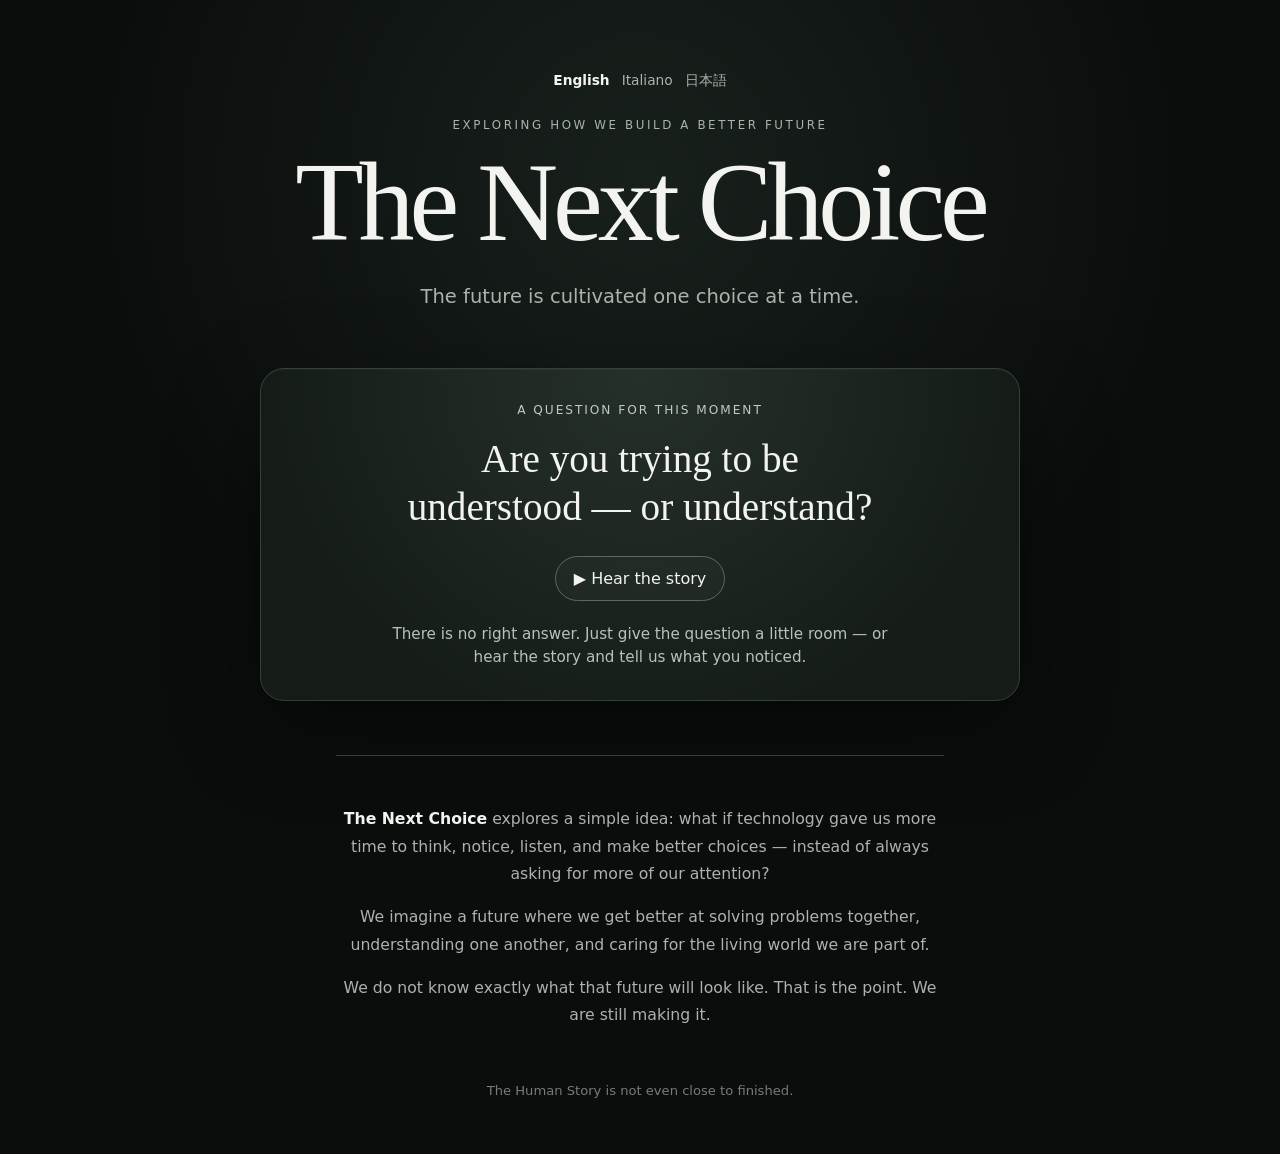
==== index.html @ 4ef185c2 "Add language links to landing page" ====
<!doctype html>
<html lang="en">
<head>
  <meta charset="utf-8" />
  <meta name="viewport" content="width=device-width, initial-scale=1" />
  <title>The Next Choice</title>
  <meta name="description" content="The future is cultivated one choice at a time." />
  <meta property="og:title" content="The Next Choice" />
  <meta property="og:description" content="The future is cultivated one choice at a time." />
  <meta property="og:type" content="website" />
  <style>
    :root {color-scheme:dark;--bg:#0a0d0c;--panel:#151c18;--text:#f3f4ef;--muted:#aab3ac;--line:#344039;--accent:#d9e7d8}
    *{box-sizing:border-box}body{margin:0;min-height:100vh;font-family:Inter,ui-sans-serif,system-ui,-apple-system,BlinkMacSystemFont,"Segoe UI",sans-serif;background:radial-gradient(circle at 50% 15%,rgba(111,150,126,.14),transparent 34rem),var(--bg);color:var(--text);display:grid;place-items:center}main{width:min(760px,calc(100% - 40px));padding:72px 0 56px;text-align:center}.lang{display:flex;justify-content:center;gap:12px;margin:0 0 28px;font-size:.86rem}.lang a{color:#aab3ac;text-decoration:none}.lang a:hover,.lang a:focus-visible{color:var(--text);text-decoration:underline;text-underline-offset:3px}.lang strong{color:var(--text);font-weight:600}.eyebrow{margin:0 0 18px;font-size:.74rem;letter-spacing:.22em;text-transform:uppercase;color:var(--muted)}h1{margin:0;font-family:Georgia,"Times New Roman",serif;font-size:clamp(3.2rem,10vw,7rem);line-height:.94;font-weight:500;letter-spacing:-.045em}.tagline{margin:26px auto 0;max-width:34rem;color:var(--muted);font-size:clamp(1rem,2.5vw,1.22rem);line-height:1.6}.experiment{margin:56px auto 0;padding:34px 30px 30px;background:radial-gradient(circle at 50% 0%,rgba(161,196,173,.12),transparent 24rem),var(--panel);border:1px solid var(--line);border-radius:24px;box-shadow:0 28px 90px rgba(0,0,0,.36),inset 0 1px 0 rgba(255,255,255,.035)}.experiment-label{margin:0 0 18px;color:#c0cac3;font-size:.76rem;letter-spacing:.16em;text-transform:uppercase}.question{margin:0 auto;max-width:30rem;font-family:Georgia,"Times New Roman",serif;font-size:clamp(1.65rem,4vw,2.45rem);line-height:1.2;font-weight:400}.listen{display:inline-block;margin-top:26px;appearance:none;border:1px solid #5a695f;background:rgba(255,255,255,.025);color:var(--text);border-radius:999px;padding:12px 18px;font:inherit;cursor:pointer;text-decoration:none;transition:transform .15s ease,background .15s ease}.listen:hover{background:#1c2520;transform:translateY(-1px)}.listen:focus-visible{outline:2px solid var(--accent);outline-offset:4px}.prompt{margin:22px auto 0;max-width:31rem;color:#b8c2bb;font-size:.95rem;line-height:1.55}.about{margin:54px auto 0;max-width:38rem;padding-top:34px;border-top:1px solid var(--line);color:var(--muted);font-size:.98rem;line-height:1.75}.about strong{color:var(--text);font-weight:560}footer{margin-top:54px;color:#747d77;font-size:.82rem}@media(max-width:520px){main{width:min(100% - 26px,760px);padding-top:42px}.experiment{padding:28px 20px 24px;border-radius:20px}}
  </style>
</head>
<body>
  <main>
    <nav class="lang" aria-label="Language"><strong>English</strong><a href="it/" lang="it">Italiano</a><a href="ja/" lang="ja">日本語</a></nav>
    <p class="eyebrow">Exploring how we build a better future</p>
    <h1>The Next Choice</h1>
    <p class="tagline">The future is cultivated one choice at a time.</p>
    <section class="experiment" aria-labelledby="current-question">
      <p class="experiment-label">A question for this moment</p>
      <h2 class="question" id="current-question">Are you trying to be understood — or understand?</h2>
      <a class="listen" href="human-trial/">▶ Hear the story</a>
      <p class="prompt">There is no right answer. Just give the question a little room — or hear the story and tell us what you noticed.</p>
    </section>
    <section class="about">
      <p><strong>The Next Choice</strong> explores a simple idea: what if technology gave us more time to think, notice, listen, and make better choices — instead of always asking for more of our attention?</p>
      <p>We imagine a future where we get better at solving problems together, understanding one another, and caring for the living world we are part of.</p>
      <p>We do not know exactly what that future will look like. That is the point. We are still making it.</p>
    </section>
    <footer>The Human Story is not even close to finished.</footer>
  </main>
</body>
</html>
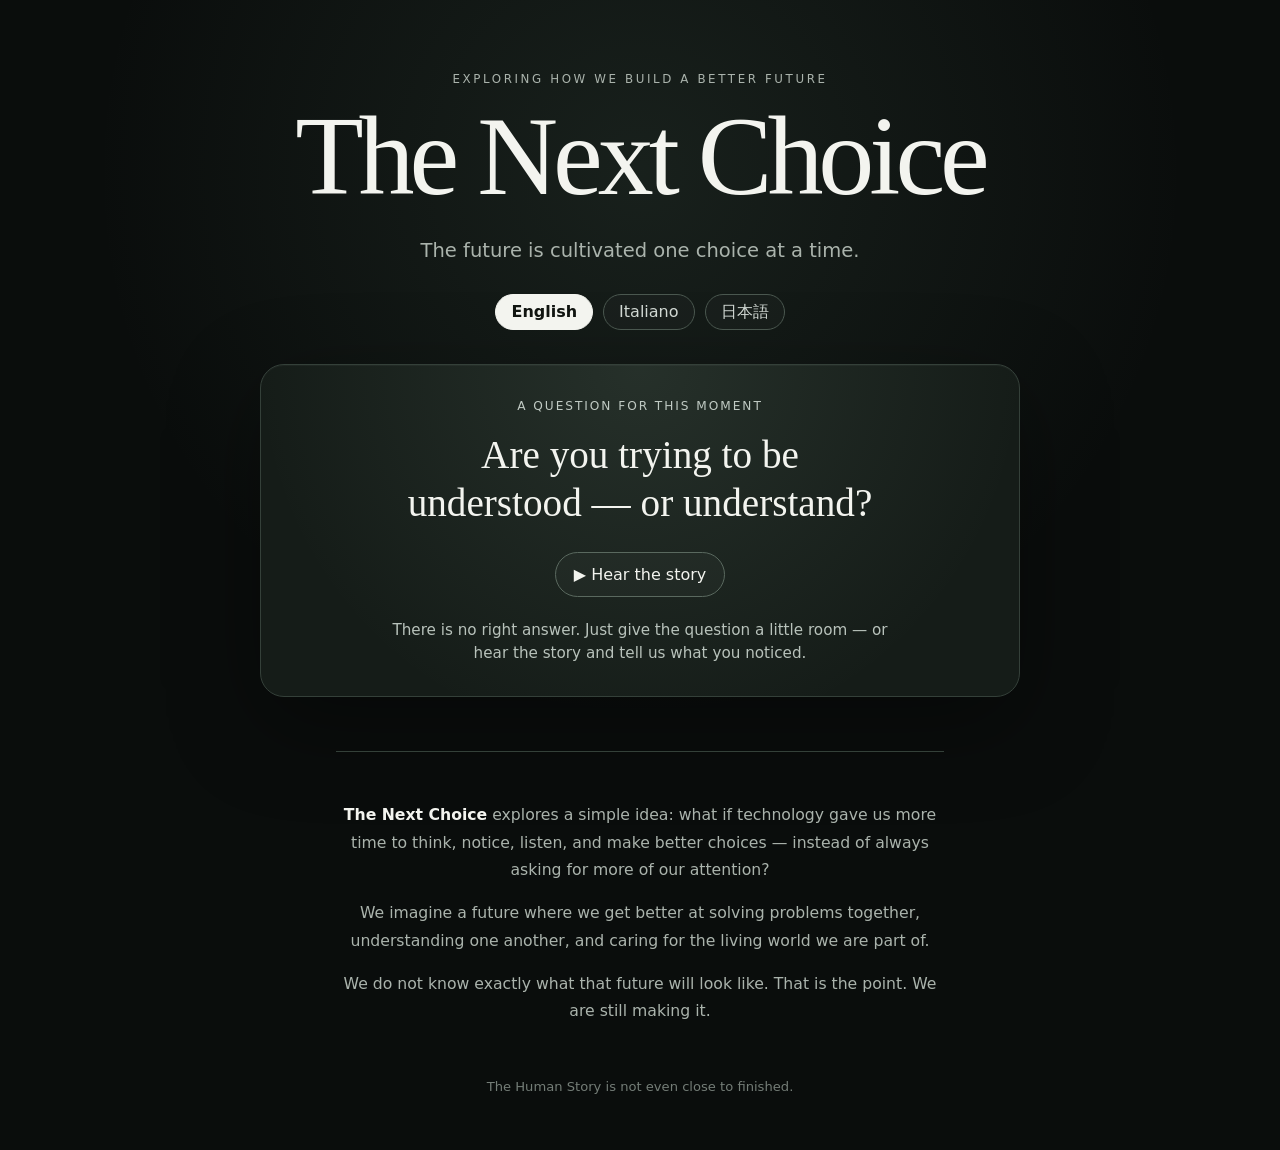
==== commit c2fd8c46: "Move and enlarge language selector" ====
--- a/index.html
+++ b/index.html
@@ -10,15 +10,15 @@
   <meta property="og:type" content="website" />
   <style>
     :root {color-scheme:dark;--bg:#0a0d0c;--panel:#151c18;--text:#f3f4ef;--muted:#aab3ac;--line:#344039;--accent:#d9e7d8}
-    *{box-sizing:border-box}body{margin:0;min-height:100vh;font-family:Inter,ui-sans-serif,system-ui,-apple-system,BlinkMacSystemFont,"Segoe UI",sans-serif;background:radial-gradient(circle at 50% 15%,rgba(111,150,126,.14),transparent 34rem),var(--bg);color:var(--text);display:grid;place-items:center}main{width:min(760px,calc(100% - 40px));padding:72px 0 56px;text-align:center}.lang{display:flex;justify-content:center;gap:12px;margin:0 0 28px;font-size:.86rem}.lang a{color:#aab3ac;text-decoration:none}.lang a:hover,.lang a:focus-visible{color:var(--text);text-decoration:underline;text-underline-offset:3px}.lang strong{color:var(--text);font-weight:600}.eyebrow{margin:0 0 18px;font-size:.74rem;letter-spacing:.22em;text-transform:uppercase;color:var(--muted)}h1{margin:0;font-family:Georgia,"Times New Roman",serif;font-size:clamp(3.2rem,10vw,7rem);line-height:.94;font-weight:500;letter-spacing:-.045em}.tagline{margin:26px auto 0;max-width:34rem;color:var(--muted);font-size:clamp(1rem,2.5vw,1.22rem);line-height:1.6}.experiment{margin:56px auto 0;padding:34px 30px 30px;background:radial-gradient(circle at 50% 0%,rgba(161,196,173,.12),transparent 24rem),var(--panel);border:1px solid var(--line);border-radius:24px;box-shadow:0 28px 90px rgba(0,0,0,.36),inset 0 1px 0 rgba(255,255,255,.035)}.experiment-label{margin:0 0 18px;color:#c0cac3;font-size:.76rem;letter-spacing:.16em;text-transform:uppercase}.question{margin:0 auto;max-width:30rem;font-family:Georgia,"Times New Roman",serif;font-size:clamp(1.65rem,4vw,2.45rem);line-height:1.2;font-weight:400}.listen{display:inline-block;margin-top:26px;appearance:none;border:1px solid #5a695f;background:rgba(255,255,255,.025);color:var(--text);border-radius:999px;padding:12px 18px;font:inherit;cursor:pointer;text-decoration:none;transition:transform .15s ease,background .15s ease}.listen:hover{background:#1c2520;transform:translateY(-1px)}.listen:focus-visible{outline:2px solid var(--accent);outline-offset:4px}.prompt{margin:22px auto 0;max-width:31rem;color:#b8c2bb;font-size:.95rem;line-height:1.55}.about{margin:54px auto 0;max-width:38rem;padding-top:34px;border-top:1px solid var(--line);color:var(--muted);font-size:.98rem;line-height:1.75}.about strong{color:var(--text);font-weight:560}footer{margin-top:54px;color:#747d77;font-size:.82rem}@media(max-width:520px){main{width:min(100% - 26px,760px);padding-top:42px}.experiment{padding:28px 20px 24px;border-radius:20px}}
+    *{box-sizing:border-box}body{margin:0;min-height:100vh;font-family:Inter,ui-sans-serif,system-ui,-apple-system,BlinkMacSystemFont,"Segoe UI",sans-serif;background:radial-gradient(circle at 50% 15%,rgba(111,150,126,.14),transparent 34rem),var(--bg);color:var(--text);display:grid;place-items:center}main{width:min(760px,calc(100% - 40px));padding:72px 0 56px;text-align:center}.eyebrow{margin:0 0 18px;font-size:.74rem;letter-spacing:.22em;text-transform:uppercase;color:var(--muted)}h1{margin:0;font-family:Georgia,"Times New Roman",serif;font-size:clamp(3.2rem,10vw,7rem);line-height:.94;font-weight:500;letter-spacing:-.045em}.tagline{margin:26px auto 0;max-width:34rem;color:var(--muted);font-size:clamp(1rem,2.5vw,1.22rem);line-height:1.6}.lang{display:flex;justify-content:center;flex-wrap:wrap;gap:10px;margin:28px auto 0}.lang a,.lang strong{display:inline-block;border:1px solid #4a574f;border-radius:999px;padding:9px 15px;font-size:1rem;line-height:1;text-decoration:none}.lang a{color:#d1d8d3;background:rgba(255,255,255,.02)}.lang a:hover,.lang a:focus-visible{color:var(--text);background:#1c2520;outline:2px solid var(--accent);outline-offset:3px}.lang strong{color:#101410;background:var(--text);border-color:var(--text);font-weight:650}.experiment{margin:34px auto 0;padding:34px 30px 30px;background:radial-gradient(circle at 50% 0%,rgba(161,196,173,.12),transparent 24rem),var(--panel);border:1px solid var(--line);border-radius:24px;box-shadow:0 28px 90px rgba(0,0,0,.36),inset 0 1px 0 rgba(255,255,255,.035)}.experiment-label{margin:0 0 18px;color:#c0cac3;font-size:.76rem;letter-spacing:.16em;text-transform:uppercase}.question{margin:0 auto;max-width:30rem;font-family:Georgia,"Times New Roman",serif;font-size:clamp(1.65rem,4vw,2.45rem);line-height:1.2;font-weight:400}.listen{display:inline-block;margin-top:26px;appearance:none;border:1px solid #5a695f;background:rgba(255,255,255,.025);color:var(--text);border-radius:999px;padding:12px 18px;font:inherit;cursor:pointer;text-decoration:none;transition:transform .15s ease,background .15s ease}.listen:hover{background:#1c2520;transform:translateY(-1px)}.listen:focus-visible{outline:2px solid var(--accent);outline-offset:4px}.prompt{margin:22px auto 0;max-width:31rem;color:#b8c2bb;font-size:.95rem;line-height:1.55}.about{margin:54px auto 0;max-width:38rem;padding-top:34px;border-top:1px solid var(--line);color:var(--muted);font-size:.98rem;line-height:1.75}.about strong{color:var(--text);font-weight:560}footer{margin-top:54px;color:#747d77;font-size:.82rem}@media(max-width:520px){main{width:min(100% - 26px,760px);padding-top:42px}.lang a,.lang strong{font-size:.96rem;padding:9px 13px}.experiment{padding:28px 20px 24px;border-radius:20px}}
   </style>
 </head>
 <body>
   <main>
-    <nav class="lang" aria-label="Language"><strong>English</strong><a href="it/" lang="it">Italiano</a><a href="ja/" lang="ja">日本語</a></nav>
     <p class="eyebrow">Exploring how we build a better future</p>
     <h1>The Next Choice</h1>
     <p class="tagline">The future is cultivated one choice at a time.</p>
+    <nav class="lang" aria-label="Choose a language"><strong>English</strong><a href="it/" lang="it">Italiano</a><a href="ja/" lang="ja">日本語</a></nav>
     <section class="experiment" aria-labelledby="current-question">
       <p class="experiment-label">A question for this moment</p>
       <h2 class="question" id="current-question">Are you trying to be understood — or understand?</h2>
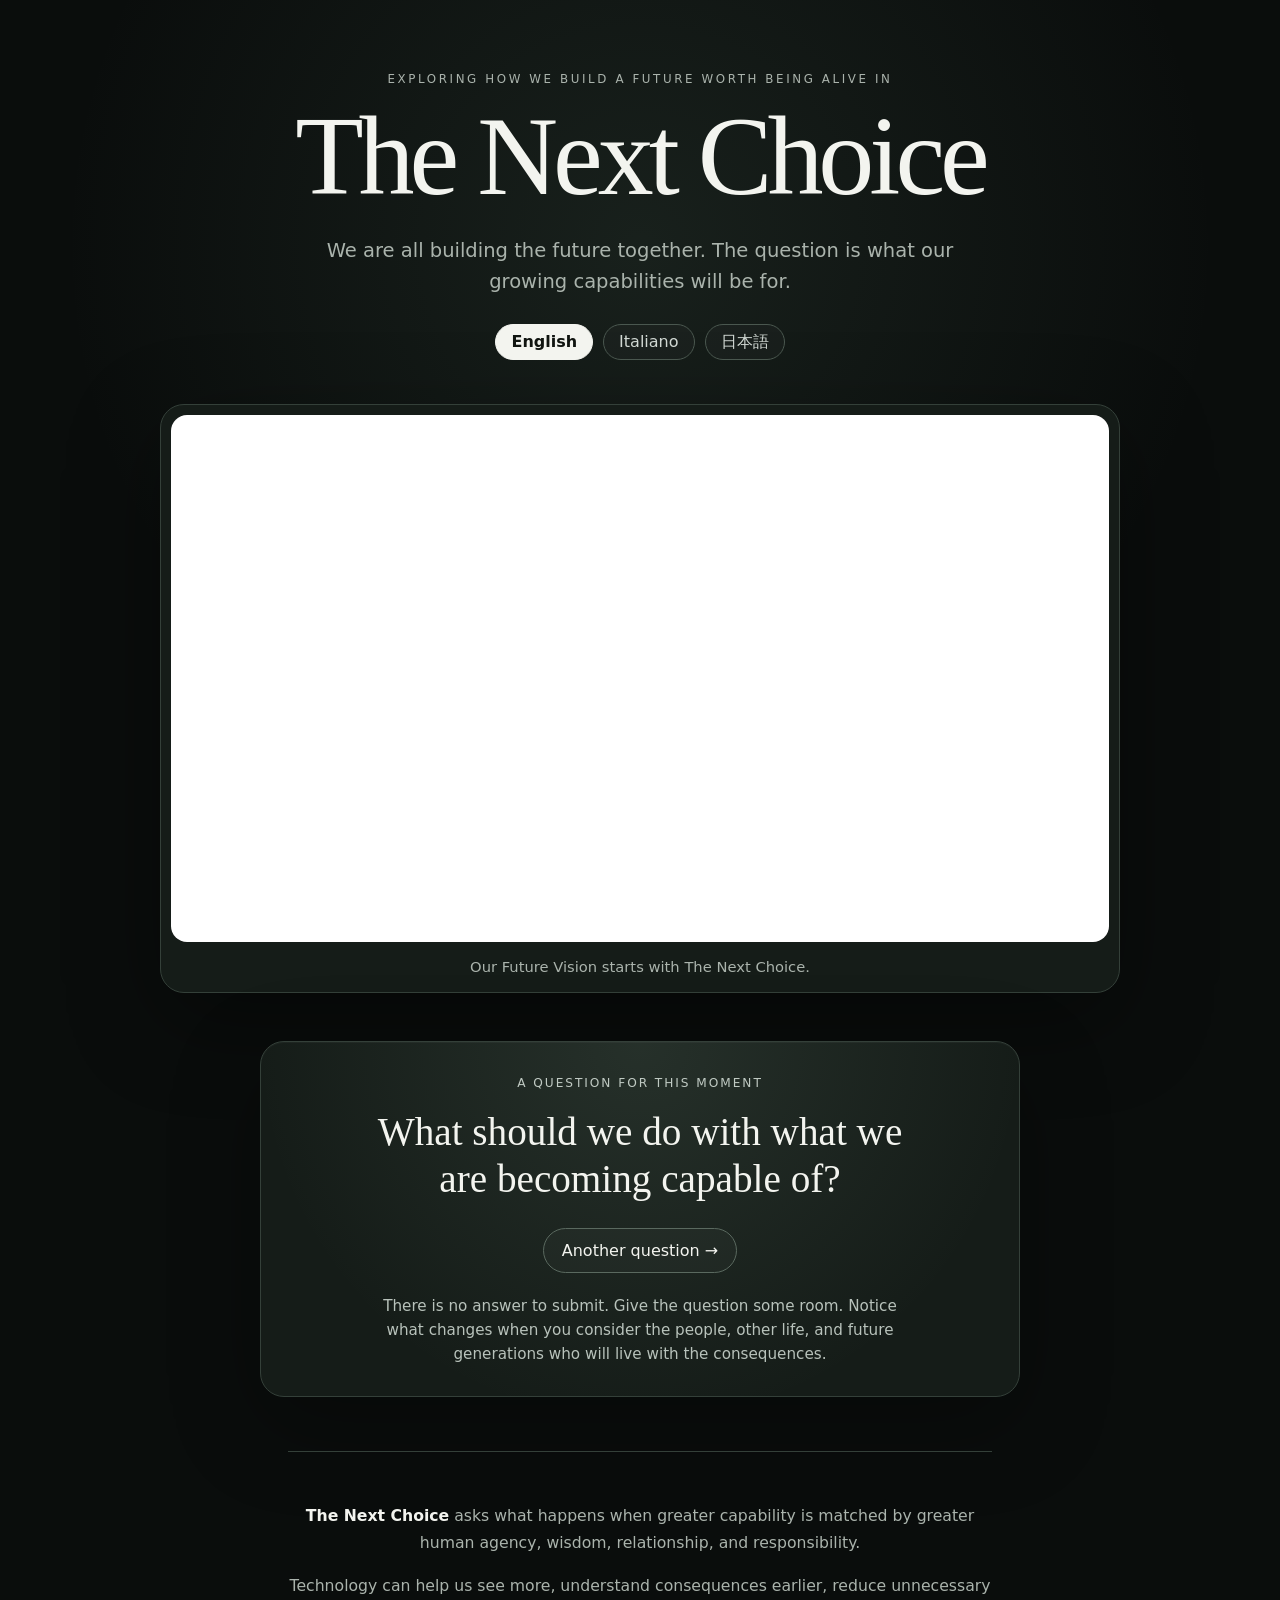
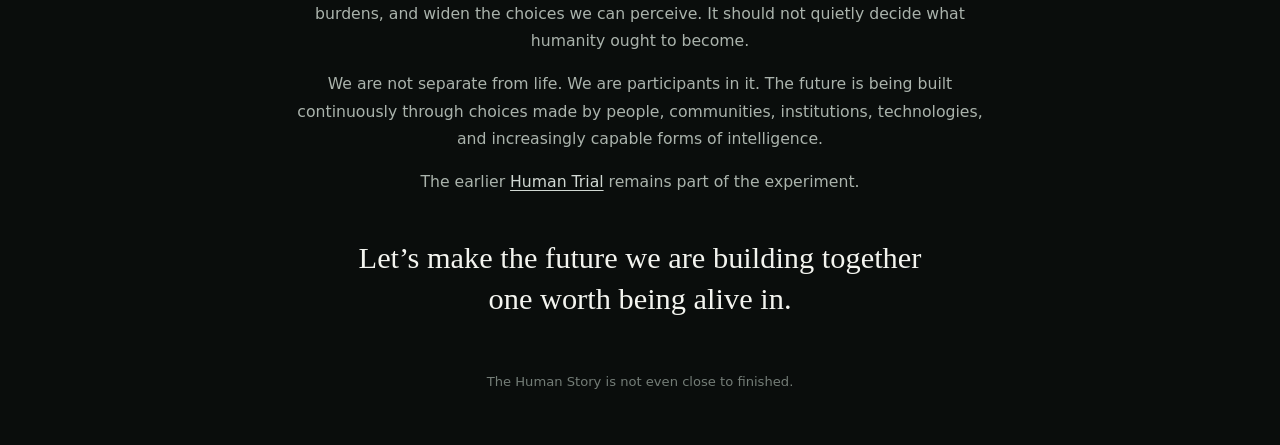
==== commit 7b76a8ee: "feature Future Vision film and evolving questions" ====
--- a/index.html
+++ b/index.html
@@ -4,33 +4,67 @@
   <meta charset="utf-8" />
   <meta name="viewport" content="width=device-width, initial-scale=1" />
   <title>The Next Choice</title>
-  <meta name="description" content="The future is cultivated one choice at a time." />
+  <meta name="description" content="We are all building the future together. Our Future Vision starts with The Next Choice." />
   <meta property="og:title" content="The Next Choice" />
-  <meta property="og:description" content="The future is cultivated one choice at a time." />
+  <meta property="og:description" content="We are all building the future together. Our Future Vision starts with The Next Choice." />
   <meta property="og:type" content="website" />
   <style>
-    :root {color-scheme:dark;--bg:#0a0d0c;--panel:#151c18;--text:#f3f4ef;--muted:#aab3ac;--line:#344039;--accent:#d9e7d8}
-    *{box-sizing:border-box}body{margin:0;min-height:100vh;font-family:Inter,ui-sans-serif,system-ui,-apple-system,BlinkMacSystemFont,"Segoe UI",sans-serif;background:radial-gradient(circle at 50% 15%,rgba(111,150,126,.14),transparent 34rem),var(--bg);color:var(--text);display:grid;place-items:center}main{width:min(760px,calc(100% - 40px));padding:72px 0 56px;text-align:center}.eyebrow{margin:0 0 18px;font-size:.74rem;letter-spacing:.22em;text-transform:uppercase;color:var(--muted)}h1{margin:0;font-family:Georgia,"Times New Roman",serif;font-size:clamp(3.2rem,10vw,7rem);line-height:.94;font-weight:500;letter-spacing:-.045em}.tagline{margin:26px auto 0;max-width:34rem;color:var(--muted);font-size:clamp(1rem,2.5vw,1.22rem);line-height:1.6}.lang{display:flex;justify-content:center;flex-wrap:wrap;gap:10px;margin:28px auto 0}.lang a,.lang strong{display:inline-block;border:1px solid #4a574f;border-radius:999px;padding:9px 15px;font-size:1rem;line-height:1;text-decoration:none}.lang a{color:#d1d8d3;background:rgba(255,255,255,.02)}.lang a:hover,.lang a:focus-visible{color:var(--text);background:#1c2520;outline:2px solid var(--accent);outline-offset:3px}.lang strong{color:#101410;background:var(--text);border-color:var(--text);font-weight:650}.experiment{margin:34px auto 0;padding:34px 30px 30px;background:radial-gradient(circle at 50% 0%,rgba(161,196,173,.12),transparent 24rem),var(--panel);border:1px solid var(--line);border-radius:24px;box-shadow:0 28px 90px rgba(0,0,0,.36),inset 0 1px 0 rgba(255,255,255,.035)}.experiment-label{margin:0 0 18px;color:#c0cac3;font-size:.76rem;letter-spacing:.16em;text-transform:uppercase}.question{margin:0 auto;max-width:30rem;font-family:Georgia,"Times New Roman",serif;font-size:clamp(1.65rem,4vw,2.45rem);line-height:1.2;font-weight:400}.listen{display:inline-block;margin-top:26px;appearance:none;border:1px solid #5a695f;background:rgba(255,255,255,.025);color:var(--text);border-radius:999px;padding:12px 18px;font:inherit;cursor:pointer;text-decoration:none;transition:transform .15s ease,background .15s ease}.listen:hover{background:#1c2520;transform:translateY(-1px)}.listen:focus-visible{outline:2px solid var(--accent);outline-offset:4px}.prompt{margin:22px auto 0;max-width:31rem;color:#b8c2bb;font-size:.95rem;line-height:1.55}.about{margin:54px auto 0;max-width:38rem;padding-top:34px;border-top:1px solid var(--line);color:var(--muted);font-size:.98rem;line-height:1.75}.about strong{color:var(--text);font-weight:560}footer{margin-top:54px;color:#747d77;font-size:.82rem}@media(max-width:520px){main{width:min(100% - 26px,760px);padding-top:42px}.lang a,.lang strong{font-size:.96rem;padding:9px 13px}.experiment{padding:28px 20px 24px;border-radius:20px}}
+    :root{color-scheme:dark;--bg:#0a0d0c;--panel:#151c18;--text:#f3f4ef;--muted:#aab3ac;--line:#344039;--accent:#d9e7d8}
+    *{box-sizing:border-box}body{margin:0;min-height:100vh;font-family:Inter,ui-sans-serif,system-ui,-apple-system,BlinkMacSystemFont,"Segoe UI",sans-serif;background:radial-gradient(circle at 50% 12%,rgba(111,150,126,.14),transparent 36rem),var(--bg);color:var(--text)}main{width:min(960px,calc(100% - 40px));margin:0 auto;padding:72px 0 56px;text-align:center}.eyebrow{margin:0 0 18px;font-size:.74rem;letter-spacing:.22em;text-transform:uppercase;color:var(--muted)}h1{margin:0;font-family:Georgia,"Times New Roman",serif;font-size:clamp(3.2rem,10vw,7rem);line-height:.94;font-weight:500;letter-spacing:-.045em}.tagline{margin:26px auto 0;max-width:42rem;color:var(--muted);font-size:clamp(1rem,2.5vw,1.22rem);line-height:1.6}.lang{display:flex;justify-content:center;flex-wrap:wrap;gap:10px;margin:26px auto 0}.lang a,.lang strong{display:inline-block;border:1px solid #4a574f;border-radius:999px;padding:9px 15px;font-size:1rem;line-height:1;text-decoration:none}.lang a{color:#d1d8d3;background:rgba(255,255,255,.02)}.lang a:hover,.lang a:focus-visible{color:var(--text);background:#1c2520;outline:2px solid var(--accent);outline-offset:3px}.lang strong{color:#101410;background:var(--text);border-color:var(--text);font-weight:650}.film{margin:44px auto 0;padding:10px;background:var(--panel);border:1px solid var(--line);border-radius:24px;box-shadow:0 28px 90px rgba(0,0,0,.36)}.video-wrap{position:relative;width:100%;aspect-ratio:16/9;overflow:hidden;border-radius:16px;background:#000}.video-wrap iframe{position:absolute;inset:0;width:100%;height:100%;border:0}.film-caption{margin:14px 10px 4px;color:var(--muted);font-size:.92rem;line-height:1.5}.experiment{margin:48px auto 0;max-width:760px;padding:34px 30px 30px;background:radial-gradient(circle at 50% 0%,rgba(161,196,173,.12),transparent 24rem),var(--panel);border:1px solid var(--line);border-radius:24px;box-shadow:0 28px 90px rgba(0,0,0,.30),inset 0 1px 0 rgba(255,255,255,.035)}.experiment-label{margin:0 0 18px;color:#c0cac3;font-size:.76rem;letter-spacing:.16em;text-transform:uppercase}.question{margin:0 auto;max-width:36rem;font-family:Georgia,"Times New Roman",serif;font-size:clamp(1.65rem,4vw,2.45rem);line-height:1.2;font-weight:400;transition:opacity .18s ease,transform .18s ease}.question.changing{opacity:0;transform:translateY(4px)}.next-question{display:inline-block;margin-top:26px;appearance:none;border:1px solid #5a695f;background:rgba(255,255,255,.025);color:var(--text);border-radius:999px;padding:12px 18px;font:inherit;cursor:pointer;transition:transform .15s ease,background .15s ease}.next-question:hover{background:#1c2520;transform:translateY(-1px)}.next-question:focus-visible{outline:2px solid var(--accent);outline-offset:4px}.prompt{margin:22px auto 0;max-width:34rem;color:#b8c2bb;font-size:.95rem;line-height:1.55}.about{margin:54px auto 0;max-width:44rem;padding-top:34px;border-top:1px solid var(--line);color:var(--muted);font-size:.98rem;line-height:1.75}.about strong{color:var(--text);font-weight:560}.human-trial{color:#d1d8d3;text-decoration:underline;text-underline-offset:3px}.closing{margin:42px auto 0;max-width:38rem;font-family:Georgia,"Times New Roman",serif;font-size:clamp(1.35rem,3vw,1.9rem);line-height:1.35}footer{margin-top:54px;color:#747d77;font-size:.82rem}@media(max-width:620px){main{width:min(100% - 24px,960px);padding-top:44px}.lang a,.lang strong{font-size:.96rem;padding:9px 13px}.film{padding:6px;border-radius:18px}.video-wrap{border-radius:12px}.experiment{padding:28px 20px 24px;border-radius:20px}}
   </style>
 </head>
 <body>
   <main>
-    <p class="eyebrow">Exploring how we build a better future</p>
+    <p class="eyebrow">Exploring how we build a future worth being alive in</p>
     <h1>The Next Choice</h1>
-    <p class="tagline">The future is cultivated one choice at a time.</p>
+    <p class="tagline">We are all building the future together. The question is what our growing capabilities will be for.</p>
     <nav class="lang" aria-label="Choose a language"><strong>English</strong><a href="it/" lang="it">Italiano</a><a href="ja/" lang="ja">日本語</a></nav>
+
+    <section class="film" aria-label="The Next Choice Future Vision film">
+      <div class="video-wrap">
+        <iframe src="https://www.youtube-nocookie.com/embed/6_gm7Z9iZI0?rel=0" title="The Next Choice — Future Vision" allow="accelerometer; autoplay; clipboard-write; encrypted-media; gyroscope; picture-in-picture; web-share" referrerpolicy="strict-origin-when-cross-origin" allowfullscreen></iframe>
+      </div>
+      <p class="film-caption">Our Future Vision starts with The Next Choice.</p>
+    </section>
+
     <section class="experiment" aria-labelledby="current-question">
       <p class="experiment-label">A question for this moment</p>
-      <h2 class="question" id="current-question">Are you trying to be understood — or understand?</h2>
-      <a class="listen" href="human-trial/">▶ Hear the story</a>
-      <p class="prompt">There is no right answer. Just give the question a little room — or hear the story and tell us what you noticed.</p>
+      <h2 class="question" id="current-question">What should we do with what we are becoming capable of?</h2>
+      <button class="next-question" id="next-question" type="button">Another question →</button>
+      <p class="prompt">There is no answer to submit. Give the question some room. Notice what changes when you consider the people, other life, and future generations who will live with the consequences.</p>
     </section>
+
     <section class="about">
-      <p><strong>The Next Choice</strong> explores a simple idea: what if technology gave us more time to think, notice, listen, and make better choices — instead of always asking for more of our attention?</p>
-      <p>We imagine a future where we get better at solving problems together, understanding one another, and caring for the living world we are part of.</p>
-      <p>We do not know exactly what that future will look like. That is the point. We are still making it.</p>
+      <p><strong>The Next Choice</strong> asks what happens when greater capability is matched by greater human agency, wisdom, relationship, and responsibility.</p>
+      <p>Technology can help us see more, understand consequences earlier, reduce unnecessary burdens, and widen the choices we can perceive. It should not quietly decide what humanity ought to become.</p>
+      <p>We are not separate from life. We are participants in it. The future is being built continuously through choices made by people, communities, institutions, technologies, and increasingly capable forms of intelligence.</p>
+      <p>The earlier <a class="human-trial" href="human-trial/">Human Trial</a> remains part of the experiment.</p>
     </section>
+
+    <p class="closing">Let’s make the future we are building together one worth being alive in.</p>
     <footer>The Human Story is not even close to finished.</footer>
   </main>
+
+  <script>
+    const questions=[
+      'What should we do with what we are becoming capable of?',
+      'What future is this choice helping create?',
+      'What becomes possible when greater capability is matched by greater agency and wisdom?',
+      'Who — or what — will live with the consequences of this choice?',
+      'Are we building around life, or learning to belong within it?',
+      'What is our next choice?'
+    ];
+    const questionEl=document.getElementById('current-question');
+    const nextButton=document.getElementById('next-question');
+    let questionIndex=0;
+    nextButton.addEventListener('click',()=>{
+      questionEl.classList.add('changing');
+      window.setTimeout(()=>{
+        questionIndex=(questionIndex+1)%questions.length;
+        questionEl.textContent=questions[questionIndex];
+        questionEl.classList.remove('changing');
+      },180);
+    });
+  </script>
 </body>
 </html>
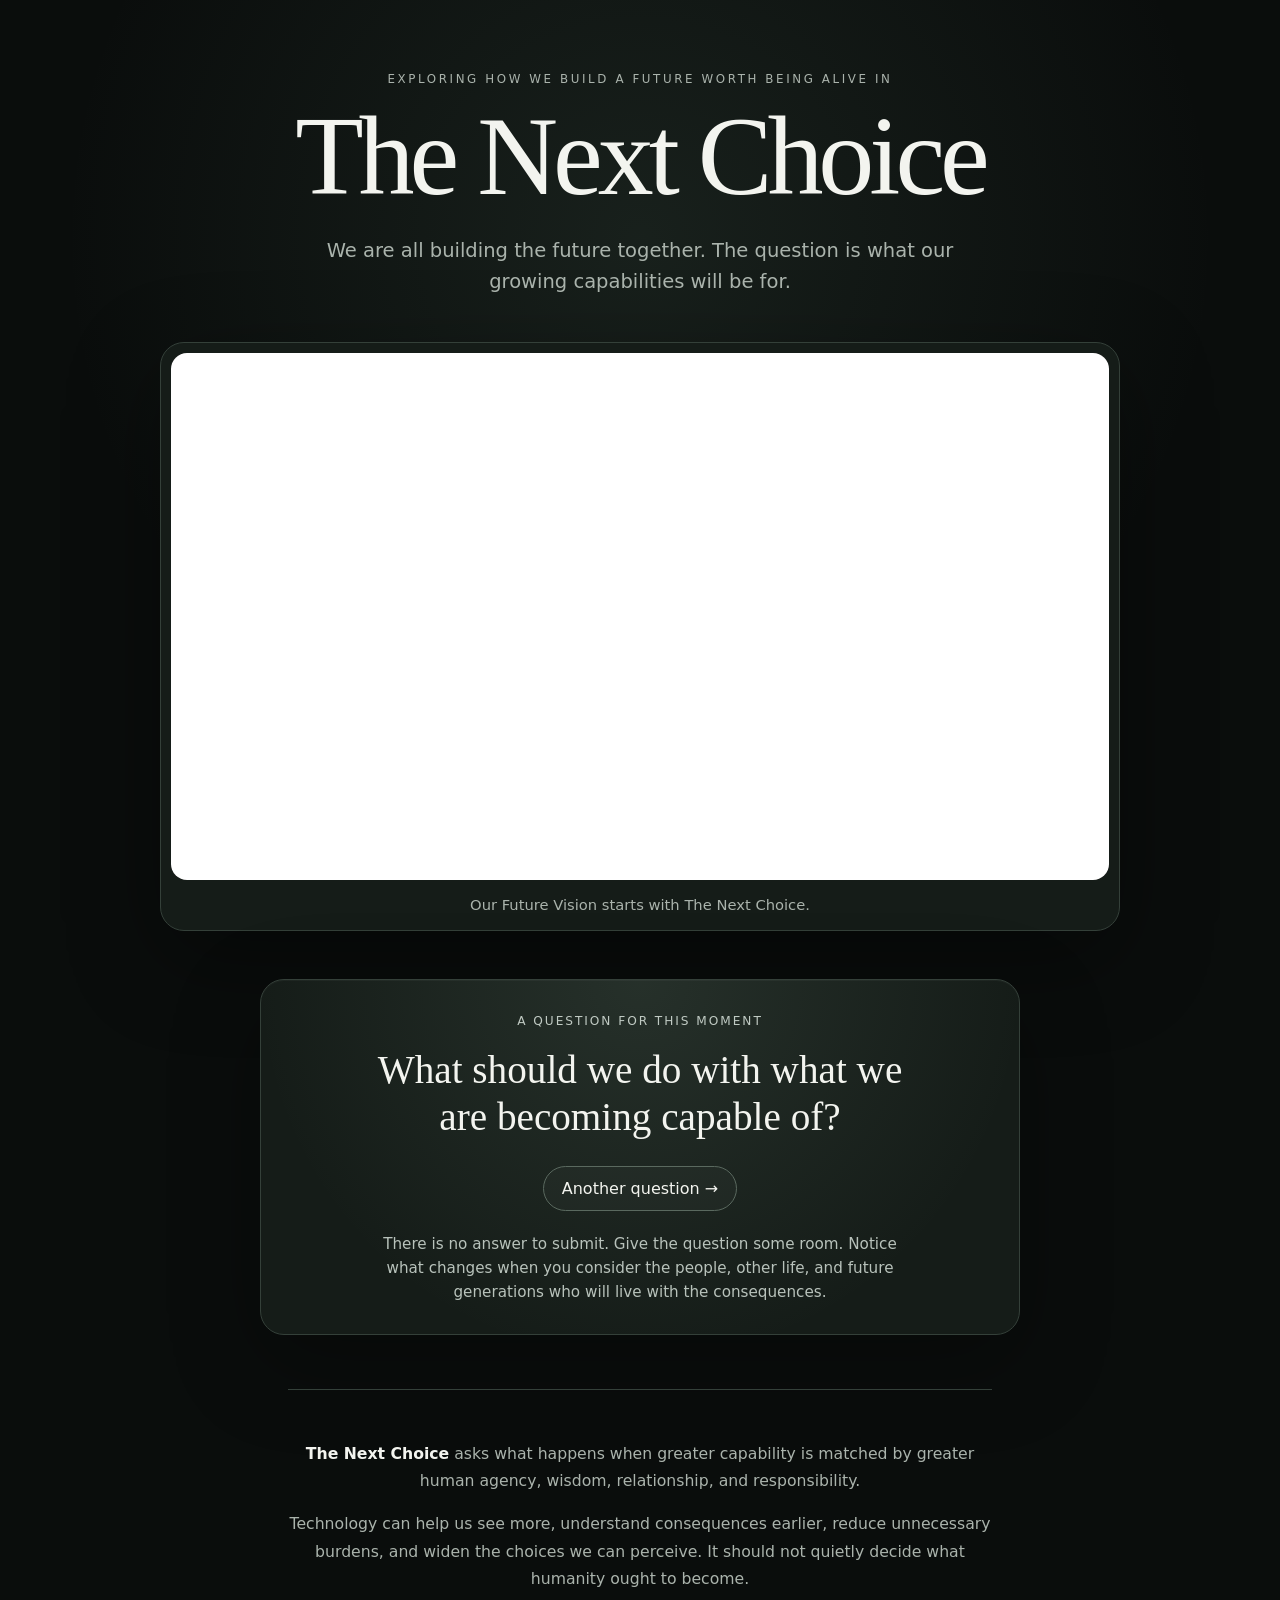
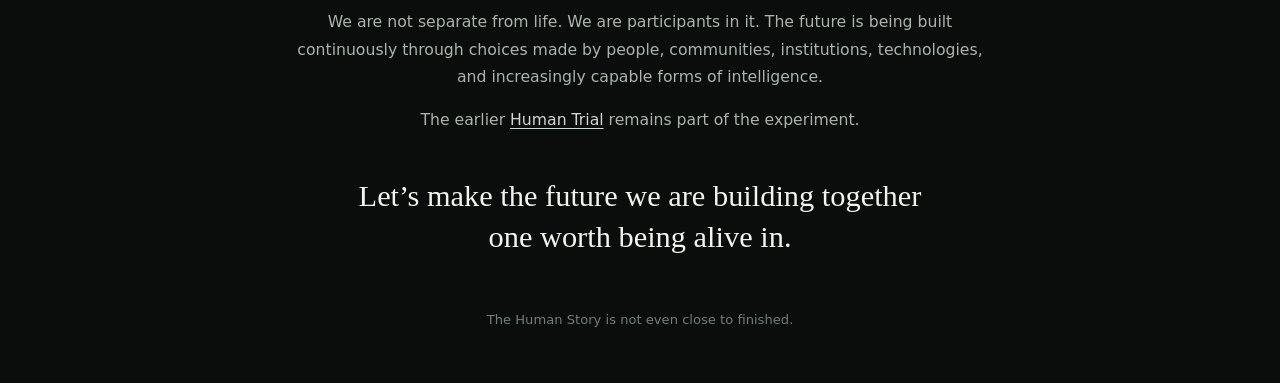
==== commit ee011b8d: "remove temporary language versions" ====
--- a/index.html
+++ b/index.html
@@ -10,7 +10,7 @@
   <meta property="og:type" content="website" />
   <style>
     :root{color-scheme:dark;--bg:#0a0d0c;--panel:#151c18;--text:#f3f4ef;--muted:#aab3ac;--line:#344039;--accent:#d9e7d8}
-    *{box-sizing:border-box}body{margin:0;min-height:100vh;font-family:Inter,ui-sans-serif,system-ui,-apple-system,BlinkMacSystemFont,"Segoe UI",sans-serif;background:radial-gradient(circle at 50% 12%,rgba(111,150,126,.14),transparent 36rem),var(--bg);color:var(--text)}main{width:min(960px,calc(100% - 40px));margin:0 auto;padding:72px 0 56px;text-align:center}.eyebrow{margin:0 0 18px;font-size:.74rem;letter-spacing:.22em;text-transform:uppercase;color:var(--muted)}h1{margin:0;font-family:Georgia,"Times New Roman",serif;font-size:clamp(3.2rem,10vw,7rem);line-height:.94;font-weight:500;letter-spacing:-.045em}.tagline{margin:26px auto 0;max-width:42rem;color:var(--muted);font-size:clamp(1rem,2.5vw,1.22rem);line-height:1.6}.lang{display:flex;justify-content:center;flex-wrap:wrap;gap:10px;margin:26px auto 0}.lang a,.lang strong{display:inline-block;border:1px solid #4a574f;border-radius:999px;padding:9px 15px;font-size:1rem;line-height:1;text-decoration:none}.lang a{color:#d1d8d3;background:rgba(255,255,255,.02)}.lang a:hover,.lang a:focus-visible{color:var(--text);background:#1c2520;outline:2px solid var(--accent);outline-offset:3px}.lang strong{color:#101410;background:var(--text);border-color:var(--text);font-weight:650}.film{margin:44px auto 0;padding:10px;background:var(--panel);border:1px solid var(--line);border-radius:24px;box-shadow:0 28px 90px rgba(0,0,0,.36)}.video-wrap{position:relative;width:100%;aspect-ratio:16/9;overflow:hidden;border-radius:16px;background:#000}.video-wrap iframe{position:absolute;inset:0;width:100%;height:100%;border:0}.film-caption{margin:14px 10px 4px;color:var(--muted);font-size:.92rem;line-height:1.5}.experiment{margin:48px auto 0;max-width:760px;padding:34px 30px 30px;background:radial-gradient(circle at 50% 0%,rgba(161,196,173,.12),transparent 24rem),var(--panel);border:1px solid var(--line);border-radius:24px;box-shadow:0 28px 90px rgba(0,0,0,.30),inset 0 1px 0 rgba(255,255,255,.035)}.experiment-label{margin:0 0 18px;color:#c0cac3;font-size:.76rem;letter-spacing:.16em;text-transform:uppercase}.question{margin:0 auto;max-width:36rem;font-family:Georgia,"Times New Roman",serif;font-size:clamp(1.65rem,4vw,2.45rem);line-height:1.2;font-weight:400;transition:opacity .18s ease,transform .18s ease}.question.changing{opacity:0;transform:translateY(4px)}.next-question{display:inline-block;margin-top:26px;appearance:none;border:1px solid #5a695f;background:rgba(255,255,255,.025);color:var(--text);border-radius:999px;padding:12px 18px;font:inherit;cursor:pointer;transition:transform .15s ease,background .15s ease}.next-question:hover{background:#1c2520;transform:translateY(-1px)}.next-question:focus-visible{outline:2px solid var(--accent);outline-offset:4px}.prompt{margin:22px auto 0;max-width:34rem;color:#b8c2bb;font-size:.95rem;line-height:1.55}.about{margin:54px auto 0;max-width:44rem;padding-top:34px;border-top:1px solid var(--line);color:var(--muted);font-size:.98rem;line-height:1.75}.about strong{color:var(--text);font-weight:560}.human-trial{color:#d1d8d3;text-decoration:underline;text-underline-offset:3px}.closing{margin:42px auto 0;max-width:38rem;font-family:Georgia,"Times New Roman",serif;font-size:clamp(1.35rem,3vw,1.9rem);line-height:1.35}footer{margin-top:54px;color:#747d77;font-size:.82rem}@media(max-width:620px){main{width:min(100% - 24px,960px);padding-top:44px}.lang a,.lang strong{font-size:.96rem;padding:9px 13px}.film{padding:6px;border-radius:18px}.video-wrap{border-radius:12px}.experiment{padding:28px 20px 24px;border-radius:20px}}
+    *{box-sizing:border-box}body{margin:0;min-height:100vh;font-family:Inter,ui-sans-serif,system-ui,-apple-system,BlinkMacSystemFont,"Segoe UI",sans-serif;background:radial-gradient(circle at 50% 12%,rgba(111,150,126,.14),transparent 36rem),var(--bg);color:var(--text)}main{width:min(960px,calc(100% - 40px));margin:0 auto;padding:72px 0 56px;text-align:center}.eyebrow{margin:0 0 18px;font-size:.74rem;letter-spacing:.22em;text-transform:uppercase;color:var(--muted)}h1{margin:0;font-family:Georgia,"Times New Roman",serif;font-size:clamp(3.2rem,10vw,7rem);line-height:.94;font-weight:500;letter-spacing:-.045em}.tagline{margin:26px auto 0;max-width:42rem;color:var(--muted);font-size:clamp(1rem,2.5vw,1.22rem);line-height:1.6}.film{margin:44px auto 0;padding:10px;background:var(--panel);border:1px solid var(--line);border-radius:24px;box-shadow:0 28px 90px rgba(0,0,0,.36)}.video-wrap{position:relative;width:100%;aspect-ratio:16/9;overflow:hidden;border-radius:16px;background:#000}.video-wrap iframe{position:absolute;inset:0;width:100%;height:100%;border:0}.film-caption{margin:14px 10px 4px;color:var(--muted);font-size:.92rem;line-height:1.5}.experiment{margin:48px auto 0;max-width:760px;padding:34px 30px 30px;background:radial-gradient(circle at 50% 0%,rgba(161,196,173,.12),transparent 24rem),var(--panel);border:1px solid var(--line);border-radius:24px;box-shadow:0 28px 90px rgba(0,0,0,.30),inset 0 1px 0 rgba(255,255,255,.035)}.experiment-label{margin:0 0 18px;color:#c0cac3;font-size:.76rem;letter-spacing:.16em;text-transform:uppercase}.question{margin:0 auto;max-width:36rem;font-family:Georgia,"Times New Roman",serif;font-size:clamp(1.65rem,4vw,2.45rem);line-height:1.2;font-weight:400;transition:opacity .18s ease,transform .18s ease}.question.changing{opacity:0;transform:translateY(4px)}.next-question{display:inline-block;margin-top:26px;appearance:none;border:1px solid #5a695f;background:rgba(255,255,255,.025);color:var(--text);border-radius:999px;padding:12px 18px;font:inherit;cursor:pointer;transition:transform .15s ease,background .15s ease}.next-question:hover{background:#1c2520;transform:translateY(-1px)}.next-question:focus-visible{outline:2px solid var(--accent);outline-offset:4px}.prompt{margin:22px auto 0;max-width:34rem;color:#b8c2bb;font-size:.95rem;line-height:1.55}.about{margin:54px auto 0;max-width:44rem;padding-top:34px;border-top:1px solid var(--line);color:var(--muted);font-size:.98rem;line-height:1.75}.about strong{color:var(--text);font-weight:560}.human-trial{color:#d1d8d3;text-decoration:underline;text-underline-offset:3px}.closing{margin:42px auto 0;max-width:38rem;font-family:Georgia,"Times New Roman",serif;font-size:clamp(1.35rem,3vw,1.9rem);line-height:1.35}footer{margin-top:54px;color:#747d77;font-size:.82rem}@media(max-width:620px){main{width:min(100% - 24px,960px);padding-top:44px}.film{padding:6px;border-radius:18px}.video-wrap{border-radius:12px}.experiment{padding:28px 20px 24px;border-radius:20px}}
   </style>
 </head>
 <body>
@@ -18,7 +18,6 @@
     <p class="eyebrow">Exploring how we build a future worth being alive in</p>
     <h1>The Next Choice</h1>
     <p class="tagline">We are all building the future together. The question is what our growing capabilities will be for.</p>
-    <nav class="lang" aria-label="Choose a language"><strong>English</strong><a href="it/" lang="it">Italiano</a><a href="ja/" lang="ja">日本語</a></nav>
 
     <section class="film" aria-label="The Next Choice Future Vision film">
       <div class="video-wrap">
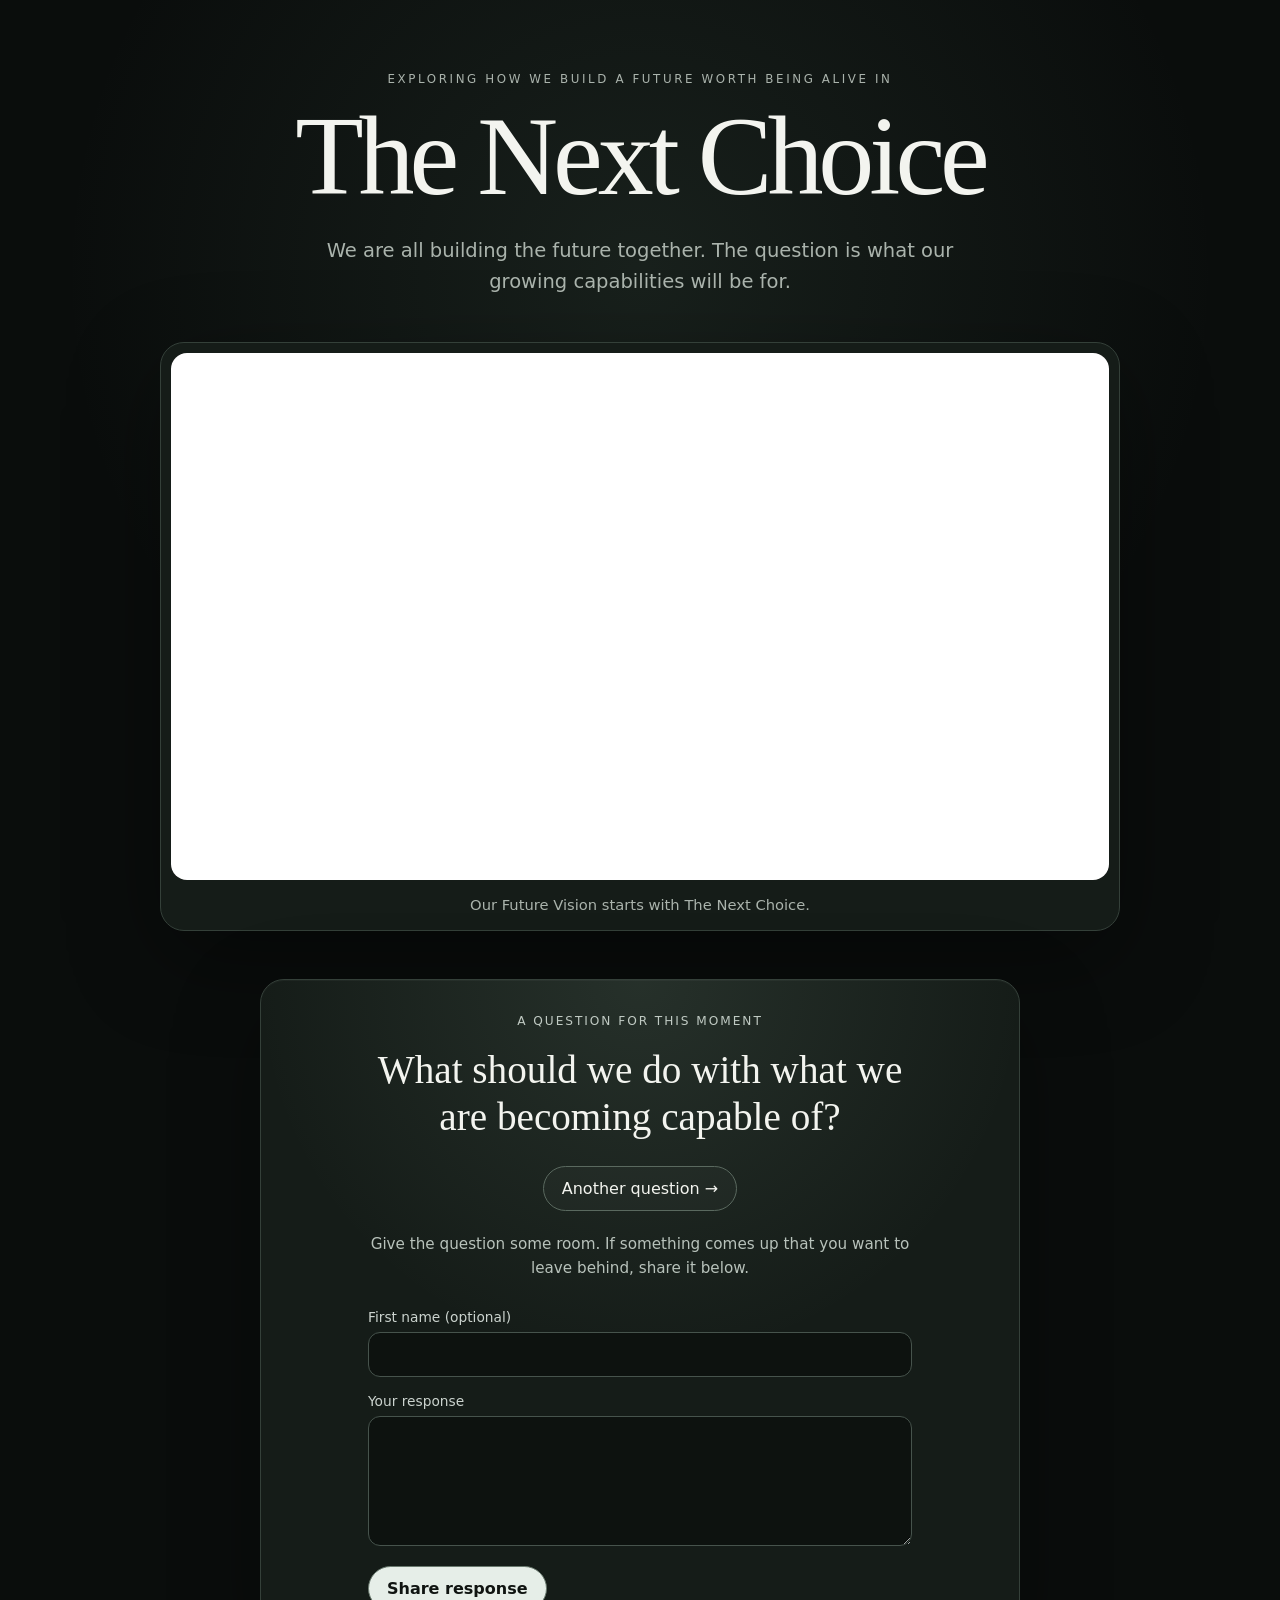
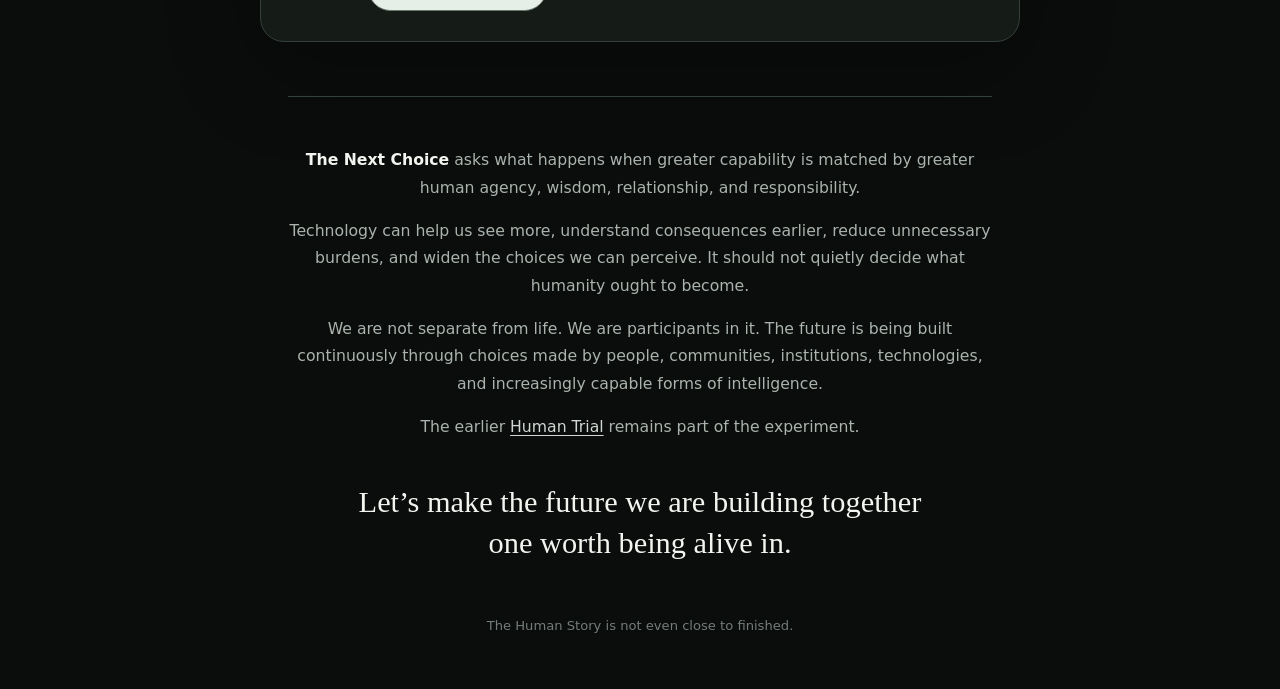
==== commit b35c0e24: "connect public questions to private response collector" ====
--- a/index.html
+++ b/index.html
@@ -10,7 +10,7 @@
   <meta property="og:type" content="website" />
   <style>
     :root{color-scheme:dark;--bg:#0a0d0c;--panel:#151c18;--text:#f3f4ef;--muted:#aab3ac;--line:#344039;--accent:#d9e7d8}
-    *{box-sizing:border-box}body{margin:0;min-height:100vh;font-family:Inter,ui-sans-serif,system-ui,-apple-system,BlinkMacSystemFont,"Segoe UI",sans-serif;background:radial-gradient(circle at 50% 12%,rgba(111,150,126,.14),transparent 36rem),var(--bg);color:var(--text)}main{width:min(960px,calc(100% - 40px));margin:0 auto;padding:72px 0 56px;text-align:center}.eyebrow{margin:0 0 18px;font-size:.74rem;letter-spacing:.22em;text-transform:uppercase;color:var(--muted)}h1{margin:0;font-family:Georgia,"Times New Roman",serif;font-size:clamp(3.2rem,10vw,7rem);line-height:.94;font-weight:500;letter-spacing:-.045em}.tagline{margin:26px auto 0;max-width:42rem;color:var(--muted);font-size:clamp(1rem,2.5vw,1.22rem);line-height:1.6}.film{margin:44px auto 0;padding:10px;background:var(--panel);border:1px solid var(--line);border-radius:24px;box-shadow:0 28px 90px rgba(0,0,0,.36)}.video-wrap{position:relative;width:100%;aspect-ratio:16/9;overflow:hidden;border-radius:16px;background:#000}.video-wrap iframe{position:absolute;inset:0;width:100%;height:100%;border:0}.film-caption{margin:14px 10px 4px;color:var(--muted);font-size:.92rem;line-height:1.5}.experiment{margin:48px auto 0;max-width:760px;padding:34px 30px 30px;background:radial-gradient(circle at 50% 0%,rgba(161,196,173,.12),transparent 24rem),var(--panel);border:1px solid var(--line);border-radius:24px;box-shadow:0 28px 90px rgba(0,0,0,.30),inset 0 1px 0 rgba(255,255,255,.035)}.experiment-label{margin:0 0 18px;color:#c0cac3;font-size:.76rem;letter-spacing:.16em;text-transform:uppercase}.question{margin:0 auto;max-width:36rem;font-family:Georgia,"Times New Roman",serif;font-size:clamp(1.65rem,4vw,2.45rem);line-height:1.2;font-weight:400;transition:opacity .18s ease,transform .18s ease}.question.changing{opacity:0;transform:translateY(4px)}.next-question{display:inline-block;margin-top:26px;appearance:none;border:1px solid #5a695f;background:rgba(255,255,255,.025);color:var(--text);border-radius:999px;padding:12px 18px;font:inherit;cursor:pointer;transition:transform .15s ease,background .15s ease}.next-question:hover{background:#1c2520;transform:translateY(-1px)}.next-question:focus-visible{outline:2px solid var(--accent);outline-offset:4px}.prompt{margin:22px auto 0;max-width:34rem;color:#b8c2bb;font-size:.95rem;line-height:1.55}.about{margin:54px auto 0;max-width:44rem;padding-top:34px;border-top:1px solid var(--line);color:var(--muted);font-size:.98rem;line-height:1.75}.about strong{color:var(--text);font-weight:560}.human-trial{color:#d1d8d3;text-decoration:underline;text-underline-offset:3px}.closing{margin:42px auto 0;max-width:38rem;font-family:Georgia,"Times New Roman",serif;font-size:clamp(1.35rem,3vw,1.9rem);line-height:1.35}footer{margin-top:54px;color:#747d77;font-size:.82rem}@media(max-width:620px){main{width:min(100% - 24px,960px);padding-top:44px}.film{padding:6px;border-radius:18px}.video-wrap{border-radius:12px}.experiment{padding:28px 20px 24px;border-radius:20px}}
+    *{box-sizing:border-box}body{margin:0;min-height:100vh;font-family:Inter,ui-sans-serif,system-ui,-apple-system,BlinkMacSystemFont,"Segoe UI",sans-serif;background:radial-gradient(circle at 50% 12%,rgba(111,150,126,.14),transparent 36rem),var(--bg);color:var(--text)}main{width:min(960px,calc(100% - 40px));margin:0 auto;padding:72px 0 56px;text-align:center}.eyebrow{margin:0 0 18px;font-size:.74rem;letter-spacing:.22em;text-transform:uppercase;color:var(--muted)}h1{margin:0;font-family:Georgia,"Times New Roman",serif;font-size:clamp(3.2rem,10vw,7rem);line-height:.94;font-weight:500;letter-spacing:-.045em}.tagline{margin:26px auto 0;max-width:42rem;color:var(--muted);font-size:clamp(1rem,2.5vw,1.22rem);line-height:1.6}.film{margin:44px auto 0;padding:10px;background:var(--panel);border:1px solid var(--line);border-radius:24px;box-shadow:0 28px 90px rgba(0,0,0,.36)}.video-wrap{position:relative;width:100%;aspect-ratio:16/9;overflow:hidden;border-radius:16px;background:#000}.video-wrap iframe{position:absolute;inset:0;width:100%;height:100%;border:0}.film-caption{margin:14px 10px 4px;color:var(--muted);font-size:.92rem;line-height:1.5}.experiment{margin:48px auto 0;max-width:760px;padding:34px 30px 30px;background:radial-gradient(circle at 50% 0%,rgba(161,196,173,.12),transparent 24rem),var(--panel);border:1px solid var(--line);border-radius:24px;box-shadow:0 28px 90px rgba(0,0,0,.30),inset 0 1px 0 rgba(255,255,255,.035)}.experiment-label{margin:0 0 18px;color:#c0cac3;font-size:.76rem;letter-spacing:.16em;text-transform:uppercase}.question{margin:0 auto;max-width:36rem;font-family:Georgia,"Times New Roman",serif;font-size:clamp(1.65rem,4vw,2.45rem);line-height:1.2;font-weight:400;transition:opacity .18s ease,transform .18s ease}.question.changing{opacity:0;transform:translateY(4px)}.next-question{display:inline-block;margin-top:26px;appearance:none;border:1px solid #5a695f;background:rgba(255,255,255,.025);color:var(--text);border-radius:999px;padding:12px 18px;font:inherit;cursor:pointer;transition:transform .15s ease,background .15s ease}.next-question:hover{background:#1c2520;transform:translateY(-1px)}.next-question:focus-visible{outline:2px solid var(--accent);outline-offset:4px}.prompt{margin:22px auto 0;max-width:34rem;color:#b8c2bb;font-size:.95rem;line-height:1.55}.response-form{margin:28px auto 0;max-width:34rem;text-align:left;display:grid;gap:16px}.response-form label{display:block;margin:0 0 7px;color:#cbd3ce;font-size:.86rem}.response-form input,.response-form textarea{width:100%;border:1px solid #46534c;background:#0d120f;color:var(--text);border-radius:12px;padding:12px 13px;font:inherit}.response-form textarea{min-height:130px;resize:vertical;line-height:1.5}.response-form input:focus,.response-form textarea:focus{outline:2px solid var(--accent);outline-offset:2px}.response-actions{display:flex;align-items:center;gap:14px;flex-wrap:wrap}.submit-response{appearance:none;border:1px solid #69796e;background:#e6eee8;color:#101411;border-radius:999px;padding:12px 18px;font:inherit;font-weight:650;cursor:pointer}.submit-response:disabled{opacity:.6;cursor:wait}.status{margin:0;color:#b8c2bb;font-size:.9rem}.honeypot{position:absolute!important;left:-10000px!important;width:1px!important;height:1px!important;overflow:hidden!important}.about{margin:54px auto 0;max-width:44rem;padding-top:34px;border-top:1px solid var(--line);color:var(--muted);font-size:.98rem;line-height:1.75}.about strong{color:var(--text);font-weight:560}.human-trial{color:#d1d8d3;text-decoration:underline;text-underline-offset:3px}.closing{margin:42px auto 0;max-width:38rem;font-family:Georgia,"Times New Roman",serif;font-size:clamp(1.35rem,3vw,1.9rem);line-height:1.35}footer{margin-top:54px;color:#747d77;font-size:.82rem}@media(max-width:620px){main{width:min(100% - 24px,960px);padding-top:44px}.film{padding:6px;border-radius:18px}.video-wrap{border-radius:12px}.experiment{padding:28px 20px 24px;border-radius:20px}.response-actions{align-items:flex-start;flex-direction:column}}
   </style>
 </head>
 <body>
@@ -30,7 +30,26 @@
       <p class="experiment-label">A question for this moment</p>
       <h2 class="question" id="current-question">What should we do with what we are becoming capable of?</h2>
       <button class="next-question" id="next-question" type="button">Another question →</button>
-      <p class="prompt">There is no answer to submit. Give the question some room. Notice what changes when you consider the people, other life, and future generations who will live with the consequences.</p>
+      <p class="prompt">Give the question some room. If something comes up that you want to leave behind, share it below.</p>
+
+      <form class="response-form" id="response-form">
+        <div>
+          <label for="first-name">First name (optional)</label>
+          <input id="first-name" name="firstName" type="text" maxlength="80" autocomplete="given-name" />
+        </div>
+        <div>
+          <label for="answer">Your response</label>
+          <textarea id="answer" name="answer" maxlength="4000" required></textarea>
+        </div>
+        <div class="honeypot" aria-hidden="true">
+          <label for="website">Website</label>
+          <input id="website" name="website" type="text" tabindex="-1" autocomplete="off" />
+        </div>
+        <div class="response-actions">
+          <button class="submit-response" id="submit-response" type="submit">Share response</button>
+          <p class="status" id="response-status" role="status" aria-live="polite"></p>
+        </div>
+      </form>
     </section>
 
     <section class="about">
@@ -45,6 +64,7 @@
   </main>
 
   <script>
+    const COLLECTOR_URL='https://script.google.com/macros/s/AKfycbzK2qrq7anACWLKgmGLr5OIS8hu36ok6Vk-PjqnaGOl58QLIKgN3LPsVbL7qspmhDk/exec';
     const questions=[
       'What should we do with what we are becoming capable of?',
       'What future is this choice helping create?',
@@ -55,7 +75,11 @@
     ];
     const questionEl=document.getElementById('current-question');
     const nextButton=document.getElementById('next-question');
+    const form=document.getElementById('response-form');
+    const submitButton=document.getElementById('submit-response');
+    const statusEl=document.getElementById('response-status');
     let questionIndex=0;
+
     nextButton.addEventListener('click',()=>{
       questionEl.classList.add('changing');
       window.setTimeout(()=>{
@@ -64,6 +88,39 @@
         questionEl.classList.remove('changing');
       },180);
     });
+
+    form.addEventListener('submit',async(event)=>{
+      event.preventDefault();
+      const answer=document.getElementById('answer').value.trim();
+      if(!answer)return;
+
+      submitButton.disabled=true;
+      statusEl.textContent='Sharing…';
+
+      const payload={
+        firstName:document.getElementById('first-name').value.trim(),
+        questions:[questionEl.textContent.trim()],
+        answers:[answer],
+        website:document.getElementById('website').value
+      };
+
+      try{
+        const response=await fetch(COLLECTOR_URL,{
+          method:'POST',
+          headers:{'Content-Type':'text/plain;charset=utf-8'},
+          body:JSON.stringify(payload)
+        });
+        const result=await response.json();
+        if(!result.ok)throw new Error(result.error||'Unable to save response.');
+        document.getElementById('answer').value='';
+        statusEl.textContent='Thank you. Your response was shared.';
+      }catch(error){
+        console.error(error);
+        statusEl.textContent='We could not save that response. Please try again.';
+      }finally{
+        submitButton.disabled=false;
+      }
+    });
   </script>
 </body>
 </html>
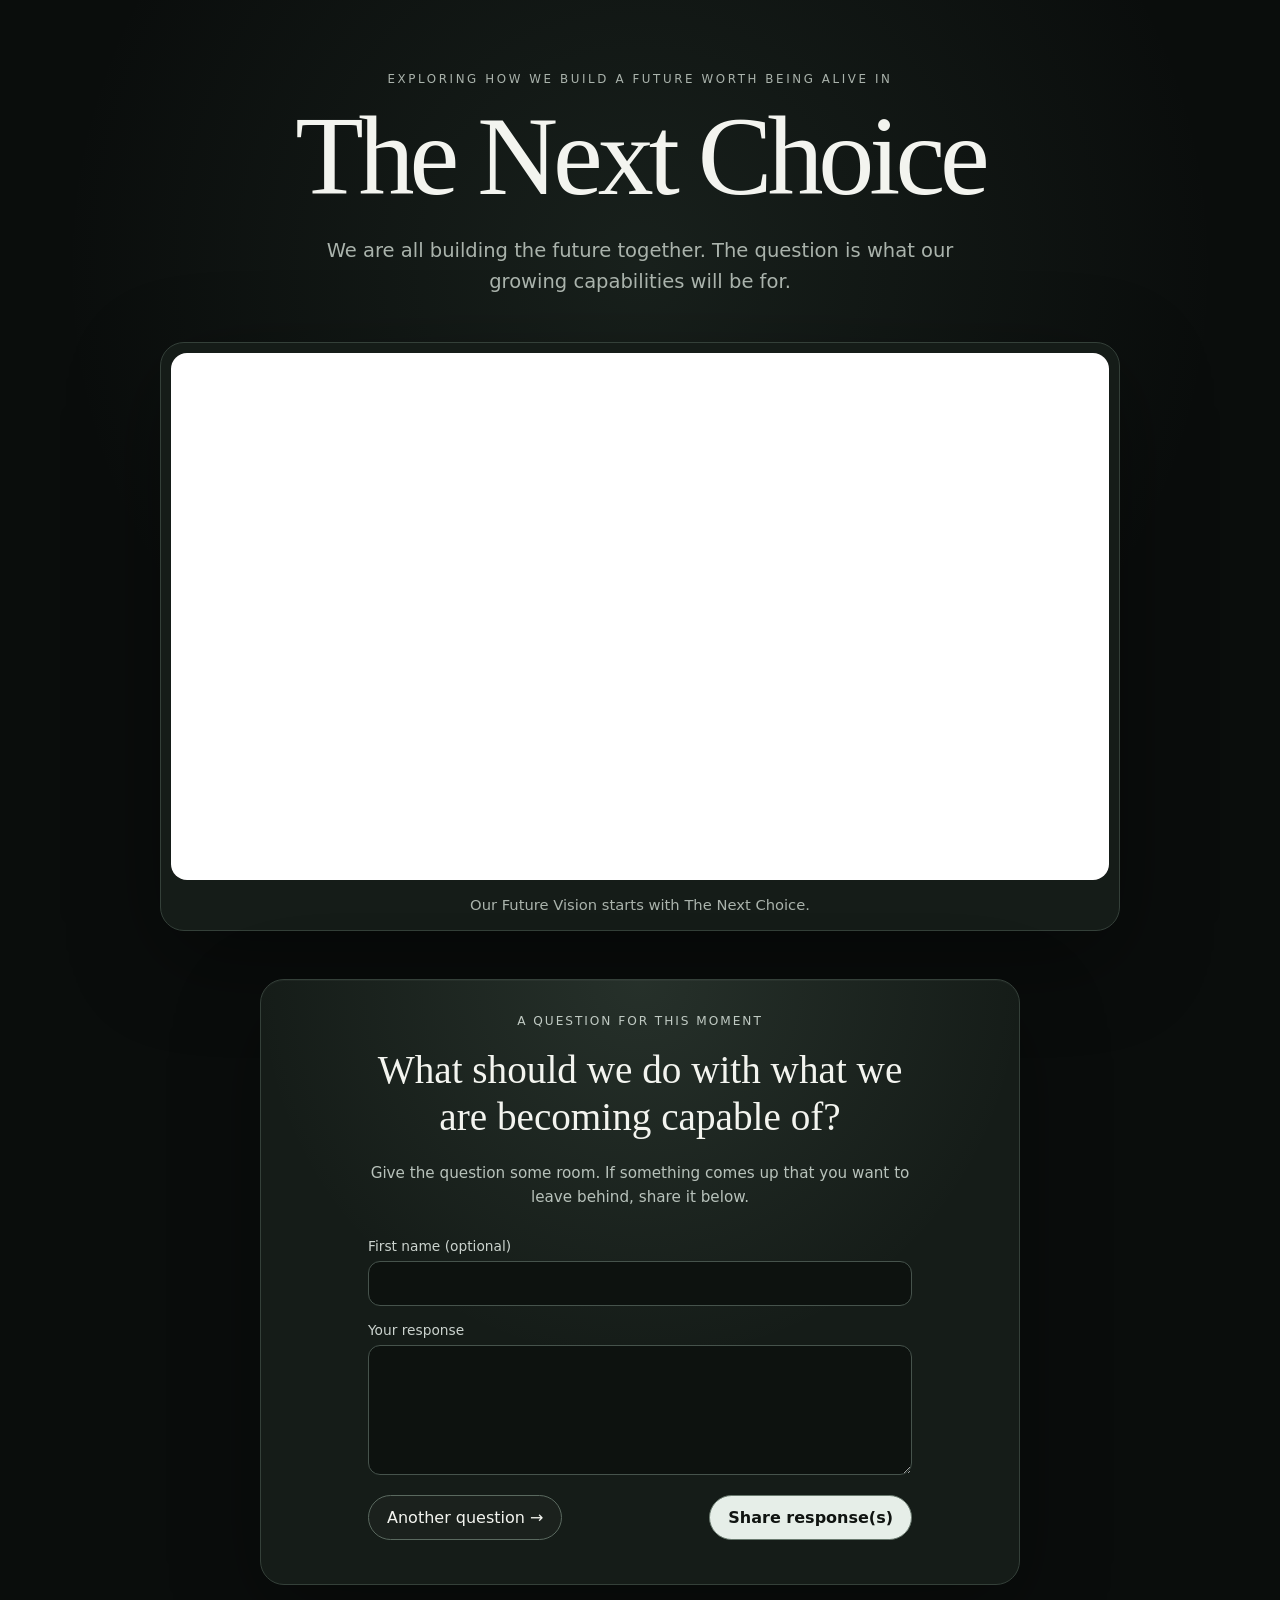
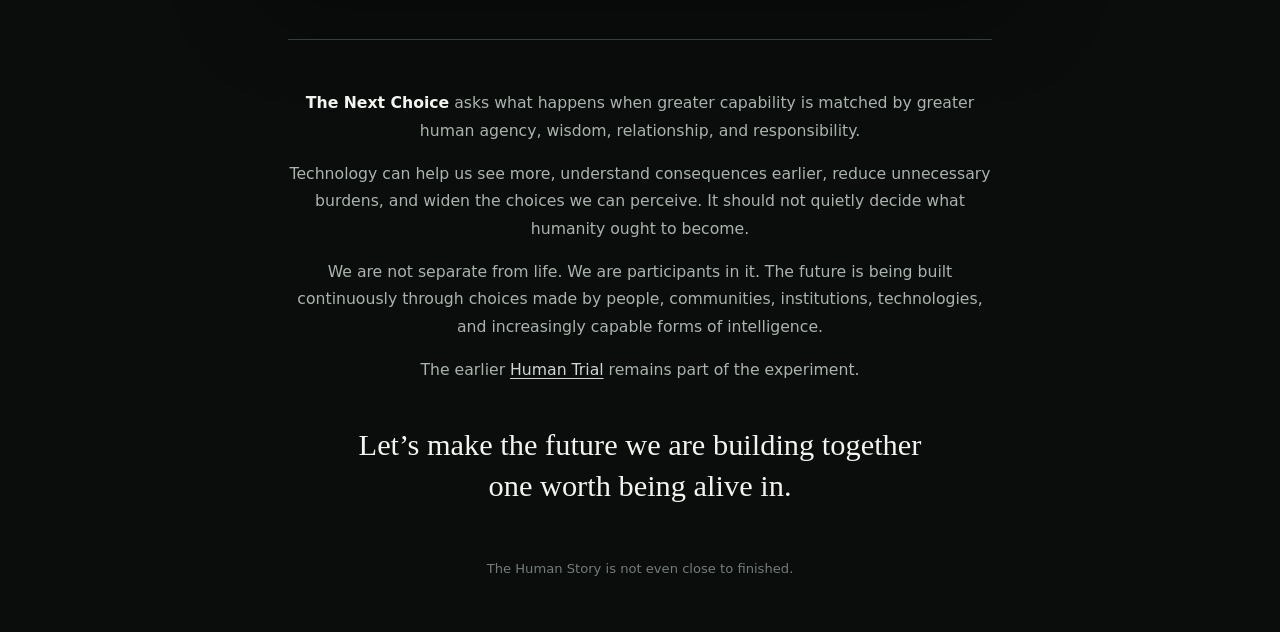
==== commit 8a8ba228: "streamline multi-question response flow" ====
--- a/index.html
+++ b/index.html
@@ -10,7 +10,7 @@
   <meta property="og:type" content="website" />
   <style>
     :root{color-scheme:dark;--bg:#0a0d0c;--panel:#151c18;--text:#f3f4ef;--muted:#aab3ac;--line:#344039;--accent:#d9e7d8}
-    *{box-sizing:border-box}body{margin:0;min-height:100vh;font-family:Inter,ui-sans-serif,system-ui,-apple-system,BlinkMacSystemFont,"Segoe UI",sans-serif;background:radial-gradient(circle at 50% 12%,rgba(111,150,126,.14),transparent 36rem),var(--bg);color:var(--text)}main{width:min(960px,calc(100% - 40px));margin:0 auto;padding:72px 0 56px;text-align:center}.eyebrow{margin:0 0 18px;font-size:.74rem;letter-spacing:.22em;text-transform:uppercase;color:var(--muted)}h1{margin:0;font-family:Georgia,"Times New Roman",serif;font-size:clamp(3.2rem,10vw,7rem);line-height:.94;font-weight:500;letter-spacing:-.045em}.tagline{margin:26px auto 0;max-width:42rem;color:var(--muted);font-size:clamp(1rem,2.5vw,1.22rem);line-height:1.6}.film{margin:44px auto 0;padding:10px;background:var(--panel);border:1px solid var(--line);border-radius:24px;box-shadow:0 28px 90px rgba(0,0,0,.36)}.video-wrap{position:relative;width:100%;aspect-ratio:16/9;overflow:hidden;border-radius:16px;background:#000}.video-wrap iframe{position:absolute;inset:0;width:100%;height:100%;border:0}.film-caption{margin:14px 10px 4px;color:var(--muted);font-size:.92rem;line-height:1.5}.experiment{margin:48px auto 0;max-width:760px;padding:34px 30px 30px;background:radial-gradient(circle at 50% 0%,rgba(161,196,173,.12),transparent 24rem),var(--panel);border:1px solid var(--line);border-radius:24px;box-shadow:0 28px 90px rgba(0,0,0,.30),inset 0 1px 0 rgba(255,255,255,.035)}.experiment-label{margin:0 0 18px;color:#c0cac3;font-size:.76rem;letter-spacing:.16em;text-transform:uppercase}.question{margin:0 auto;max-width:36rem;font-family:Georgia,"Times New Roman",serif;font-size:clamp(1.65rem,4vw,2.45rem);line-height:1.2;font-weight:400;transition:opacity .18s ease,transform .18s ease}.question.changing{opacity:0;transform:translateY(4px)}.next-question{display:inline-block;margin-top:26px;appearance:none;border:1px solid #5a695f;background:rgba(255,255,255,.025);color:var(--text);border-radius:999px;padding:12px 18px;font:inherit;cursor:pointer;transition:transform .15s ease,background .15s ease}.next-question:hover{background:#1c2520;transform:translateY(-1px)}.next-question:focus-visible{outline:2px solid var(--accent);outline-offset:4px}.prompt{margin:22px auto 0;max-width:34rem;color:#b8c2bb;font-size:.95rem;line-height:1.55}.response-form{margin:28px auto 0;max-width:34rem;text-align:left;display:grid;gap:16px}.response-form label{display:block;margin:0 0 7px;color:#cbd3ce;font-size:.86rem}.response-form input,.response-form textarea{width:100%;border:1px solid #46534c;background:#0d120f;color:var(--text);border-radius:12px;padding:12px 13px;font:inherit}.response-form textarea{min-height:130px;resize:vertical;line-height:1.5}.response-form input:focus,.response-form textarea:focus{outline:2px solid var(--accent);outline-offset:2px}.response-actions{display:flex;align-items:center;gap:14px;flex-wrap:wrap}.submit-response{appearance:none;border:1px solid #69796e;background:#e6eee8;color:#101411;border-radius:999px;padding:12px 18px;font:inherit;font-weight:650;cursor:pointer}.submit-response:disabled{opacity:.6;cursor:wait}.status{margin:0;color:#b8c2bb;font-size:.9rem}.honeypot{position:absolute!important;left:-10000px!important;width:1px!important;height:1px!important;overflow:hidden!important}.about{margin:54px auto 0;max-width:44rem;padding-top:34px;border-top:1px solid var(--line);color:var(--muted);font-size:.98rem;line-height:1.75}.about strong{color:var(--text);font-weight:560}.human-trial{color:#d1d8d3;text-decoration:underline;text-underline-offset:3px}.closing{margin:42px auto 0;max-width:38rem;font-family:Georgia,"Times New Roman",serif;font-size:clamp(1.35rem,3vw,1.9rem);line-height:1.35}footer{margin-top:54px;color:#747d77;font-size:.82rem}@media(max-width:620px){main{width:min(100% - 24px,960px);padding-top:44px}.film{padding:6px;border-radius:18px}.video-wrap{border-radius:12px}.experiment{padding:28px 20px 24px;border-radius:20px}.response-actions{align-items:flex-start;flex-direction:column}}
+    *{box-sizing:border-box}body{margin:0;min-height:100vh;font-family:Inter,ui-sans-serif,system-ui,-apple-system,BlinkMacSystemFont,"Segoe UI",sans-serif;background:radial-gradient(circle at 50% 12%,rgba(111,150,126,.14),transparent 36rem),var(--bg);color:var(--text)}main{width:min(960px,calc(100% - 40px));margin:0 auto;padding:72px 0 56px;text-align:center}.eyebrow{margin:0 0 18px;font-size:.74rem;letter-spacing:.22em;text-transform:uppercase;color:var(--muted)}h1{margin:0;font-family:Georgia,"Times New Roman",serif;font-size:clamp(3.2rem,10vw,7rem);line-height:.94;font-weight:500;letter-spacing:-.045em}.tagline{margin:26px auto 0;max-width:42rem;color:var(--muted);font-size:clamp(1rem,2.5vw,1.22rem);line-height:1.6}.film{margin:44px auto 0;padding:10px;background:var(--panel);border:1px solid var(--line);border-radius:24px;box-shadow:0 28px 90px rgba(0,0,0,.36)}.video-wrap{position:relative;width:100%;aspect-ratio:16/9;overflow:hidden;border-radius:16px;background:#000}.video-wrap iframe{position:absolute;inset:0;width:100%;height:100%;border:0}.film-caption{margin:14px 10px 4px;color:var(--muted);font-size:.92rem;line-height:1.5}.experiment{margin:48px auto 0;max-width:760px;padding:34px 30px 30px;background:radial-gradient(circle at 50% 0%,rgba(161,196,173,.12),transparent 24rem),var(--panel);border:1px solid var(--line);border-radius:24px;box-shadow:0 28px 90px rgba(0,0,0,.30),inset 0 1px 0 rgba(255,255,255,.035)}.experiment-label{margin:0 0 18px;color:#c0cac3;font-size:.76rem;letter-spacing:.16em;text-transform:uppercase}.question{margin:0 auto;max-width:36rem;font-family:Georgia,"Times New Roman",serif;font-size:clamp(1.65rem,4vw,2.45rem);line-height:1.2;font-weight:400;transition:opacity .18s ease,transform .18s ease}.question.changing{opacity:0;transform:translateY(4px)}.prompt{margin:22px auto 0;max-width:34rem;color:#b8c2bb;font-size:.95rem;line-height:1.55}.response-form{margin:28px auto 0;max-width:34rem;text-align:left;display:grid;gap:16px}.response-form label{display:block;margin:0 0 7px;color:#cbd3ce;font-size:.86rem}.response-form input,.response-form textarea{width:100%;border:1px solid #46534c;background:#0d120f;color:var(--text);border-radius:12px;padding:12px 13px;font:inherit}.response-form textarea{min-height:130px;resize:vertical;line-height:1.5}.response-form input:focus,.response-form textarea:focus{outline:2px solid var(--accent);outline-offset:2px}.response-actions{display:flex;align-items:center;justify-content:space-between;gap:12px;flex-wrap:wrap}.next-question,.submit-response{appearance:none;border-radius:999px;padding:12px 18px;font:inherit;cursor:pointer;transition:transform .15s ease,background .15s ease}.next-question{border:1px solid #5a695f;background:rgba(255,255,255,.025);color:var(--text)}.next-question:hover{background:#1c2520;transform:translateY(-1px)}.next-question:focus-visible,.submit-response:focus-visible{outline:2px solid var(--accent);outline-offset:4px}.submit-response{border:1px solid #69796e;background:#e6eee8;color:#101411;font-weight:650}.submit-response:hover{transform:translateY(-1px)}.submit-response:disabled,.next-question:disabled{opacity:.6;cursor:wait}.status{flex-basis:100%;margin:2px 0 0;color:#b8c2bb;font-size:.9rem}.honeypot{position:absolute!important;left:-10000px!important;width:1px!important;height:1px!important;overflow:hidden!important}.about{margin:54px auto 0;max-width:44rem;padding-top:34px;border-top:1px solid var(--line);color:var(--muted);font-size:.98rem;line-height:1.75}.about strong{color:var(--text);font-weight:560}.human-trial{color:#d1d8d3;text-decoration:underline;text-underline-offset:3px}.closing{margin:42px auto 0;max-width:38rem;font-family:Georgia,"Times New Roman",serif;font-size:clamp(1.35rem,3vw,1.9rem);line-height:1.35}footer{margin-top:54px;color:#747d77;font-size:.82rem}@media(max-width:620px){main{width:min(100% - 24px,960px);padding-top:44px}.film{padding:6px;border-radius:18px}.video-wrap{border-radius:12px}.experiment{padding:28px 20px 24px;border-radius:20px}.response-actions{gap:10px}.next-question,.submit-response{padding:11px 14px;font-size:.94rem}}
   </style>
 </head>
 <body>
@@ -29,24 +29,24 @@
     <section class="experiment" aria-labelledby="current-question">
       <p class="experiment-label">A question for this moment</p>
       <h2 class="question" id="current-question">What should we do with what we are becoming capable of?</h2>
-      <button class="next-question" id="next-question" type="button">Another question →</button>
       <p class="prompt">Give the question some room. If something comes up that you want to leave behind, share it below.</p>
 
       <form class="response-form" id="response-form">
-        <div>
+        <div id="name-field">
           <label for="first-name">First name (optional)</label>
           <input id="first-name" name="firstName" type="text" maxlength="80" autocomplete="given-name" />
         </div>
         <div>
           <label for="answer">Your response</label>
-          <textarea id="answer" name="answer" maxlength="4000" required></textarea>
+          <textarea id="answer" name="answer" maxlength="4000"></textarea>
         </div>
         <div class="honeypot" aria-hidden="true">
           <label for="website">Website</label>
           <input id="website" name="website" type="text" tabindex="-1" autocomplete="off" />
         </div>
         <div class="response-actions">
-          <button class="submit-response" id="submit-response" type="submit">Share response</button>
+          <button class="next-question" id="next-question" type="button">Another question →</button>
+          <button class="submit-response" id="submit-response" type="submit">Share response(s)</button>
           <p class="status" id="response-status" role="status" aria-live="polite"></p>
         </div>
       </form>
@@ -73,35 +73,76 @@
       'Are we building around life, or learning to belong within it?',
       'What is our next choice?'
     ];
+
     const questionEl=document.getElementById('current-question');
     const nextButton=document.getElementById('next-question');
     const form=document.getElementById('response-form');
     const submitButton=document.getElementById('submit-response');
     const statusEl=document.getElementById('response-status');
+    const answerEl=document.getElementById('answer');
+    const firstNameEl=document.getElementById('first-name');
+    const nameField=document.getElementById('name-field');
+    const websiteEl=document.getElementById('website');
+
     let questionIndex=0;
+    let firstName='';
+    const savedQuestions=[];
+    const savedAnswers=[];
 
-    nextButton.addEventListener('click',()=>{
+    function rememberCurrentAnswer(){
+      const answer=answerEl.value.trim();
+      if(!answer)return;
+      const currentQuestion=questionEl.textContent.trim();
+      const existingIndex=savedQuestions.indexOf(currentQuestion);
+      if(existingIndex>=0){
+        savedAnswers[existingIndex]=answer;
+      }else if(savedQuestions.length<5){
+        savedQuestions.push(currentQuestion);
+        savedAnswers.push(answer);
+      }
+    }
+
+    function rememberName(){
+      if(!firstName)firstName=firstNameEl.value.trim();
+    }
+
+    function showNextQuestion(){
+      rememberName();
+      rememberCurrentAnswer();
+      nameField.hidden=true;
+      answerEl.value='';
+      statusEl.textContent='';
       questionEl.classList.add('changing');
       window.setTimeout(()=>{
         questionIndex=(questionIndex+1)%questions.length;
         questionEl.textContent=questions[questionIndex];
         questionEl.classList.remove('changing');
+        answerEl.focus();
       },180);
-    });
+    }
+
+    nextButton.addEventListener('click',showNextQuestion);
 
     form.addEventListener('submit',async(event)=>{
       event.preventDefault();
-      const answer=document.getElementById('answer').value.trim();
-      if(!answer)return;
+      rememberName();
+      rememberCurrentAnswer();
+
+      if(!savedAnswers.length){
+        statusEl.textContent='Write a response first, or choose another question.';
+        answerEl.focus();
+        return;
+      }
 
       submitButton.disabled=true;
+      nextButton.disabled=true;
       statusEl.textContent='Sharing…';
 
       const payload={
-        firstName:document.getElementById('first-name').value.trim(),
-        questions:[questionEl.textContent.trim()],
-        answers:[answer],
-        website:document.getElementById('website').value
+        firstName,
+        questions:savedQuestions.slice(0,5),
+        answers:savedAnswers.slice(0,5),
+        website:websiteEl.value
       };
 
       try{
@@ -112,13 +153,16 @@
         });
         const result=await response.json();
         if(!result.ok)throw new Error(result.error||'Unable to save response.');
-        document.getElementById('answer').value='';
-        statusEl.textContent='Thank you. Your response was shared.';
+        answerEl.value='';
+        statusEl.textContent=savedAnswers.length===1
+          ? 'Thank you. Your response was shared.'
+          : 'Thank you. Your responses were shared.';
       }catch(error){
         console.error(error);
         statusEl.textContent='We could not save that response. Please try again.';
       }finally{
         submitButton.disabled=false;
+        nextButton.disabled=false;
       }
     });
   </script>
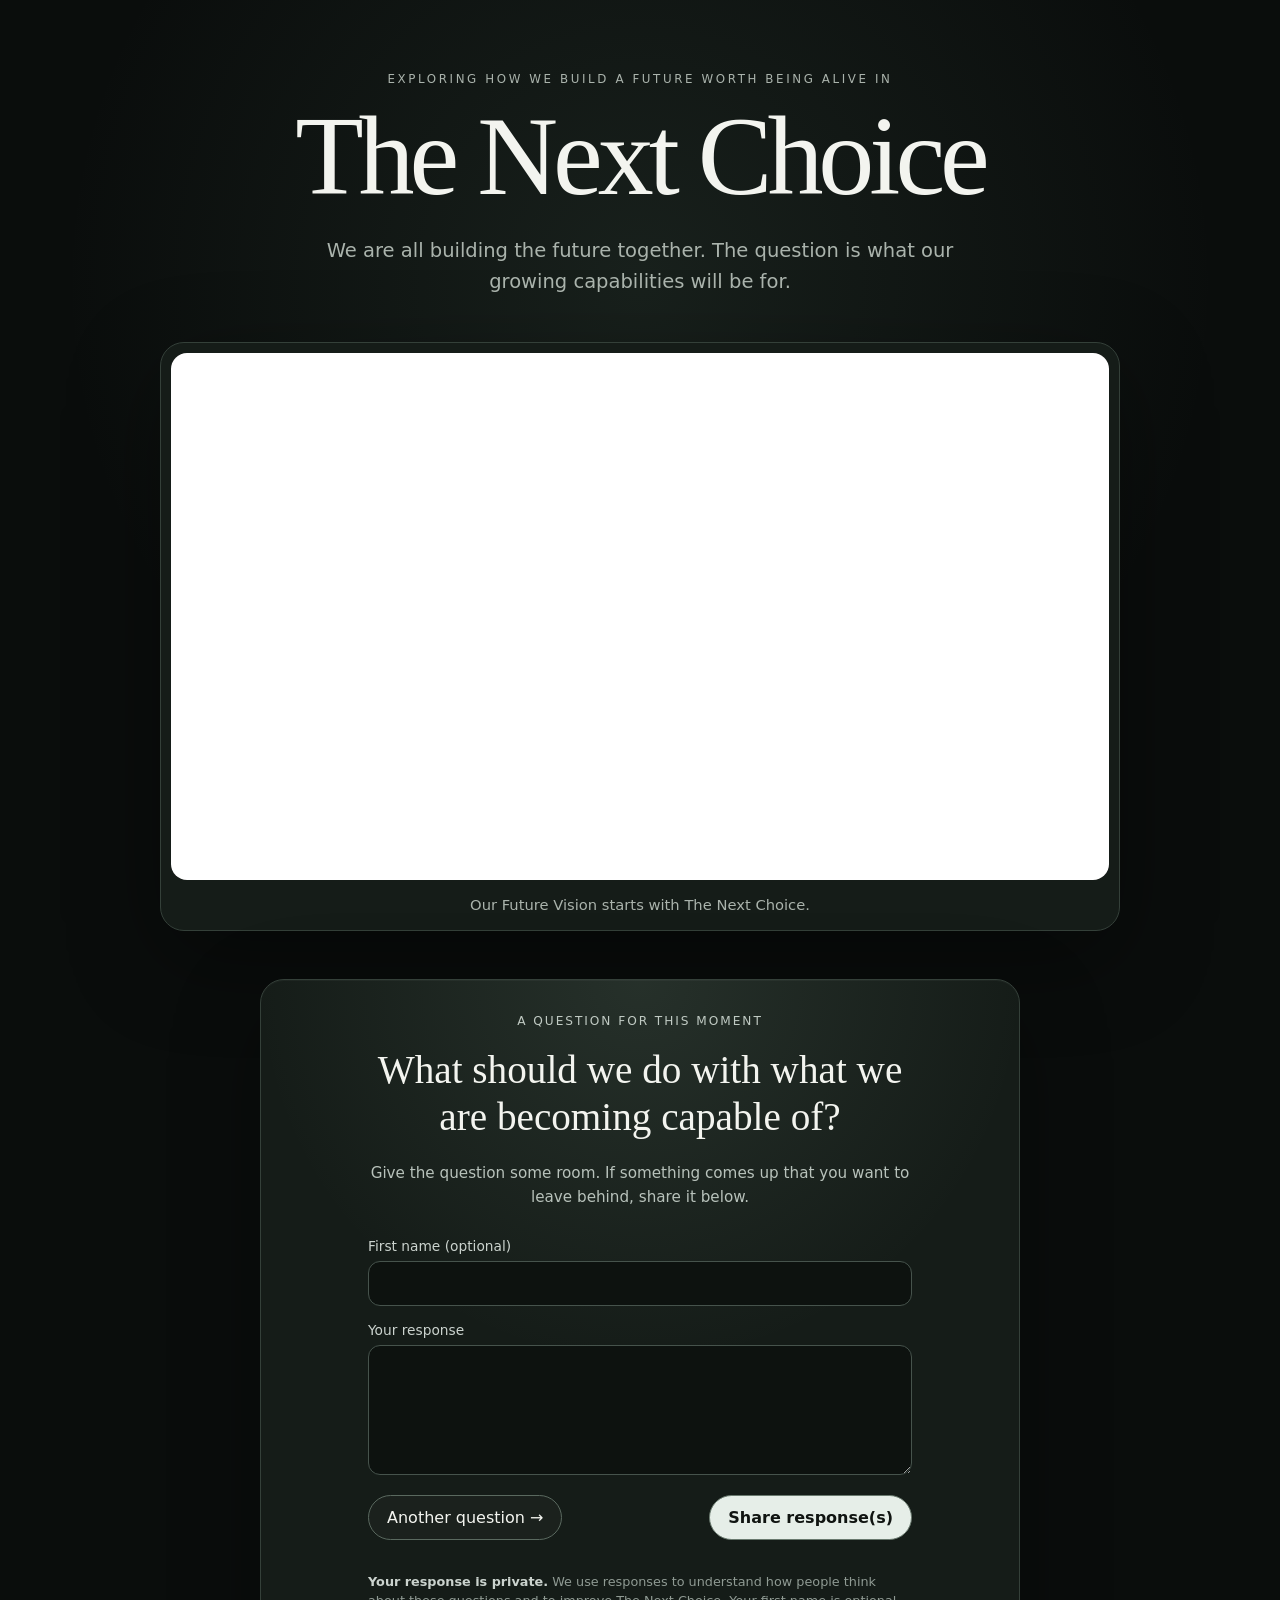
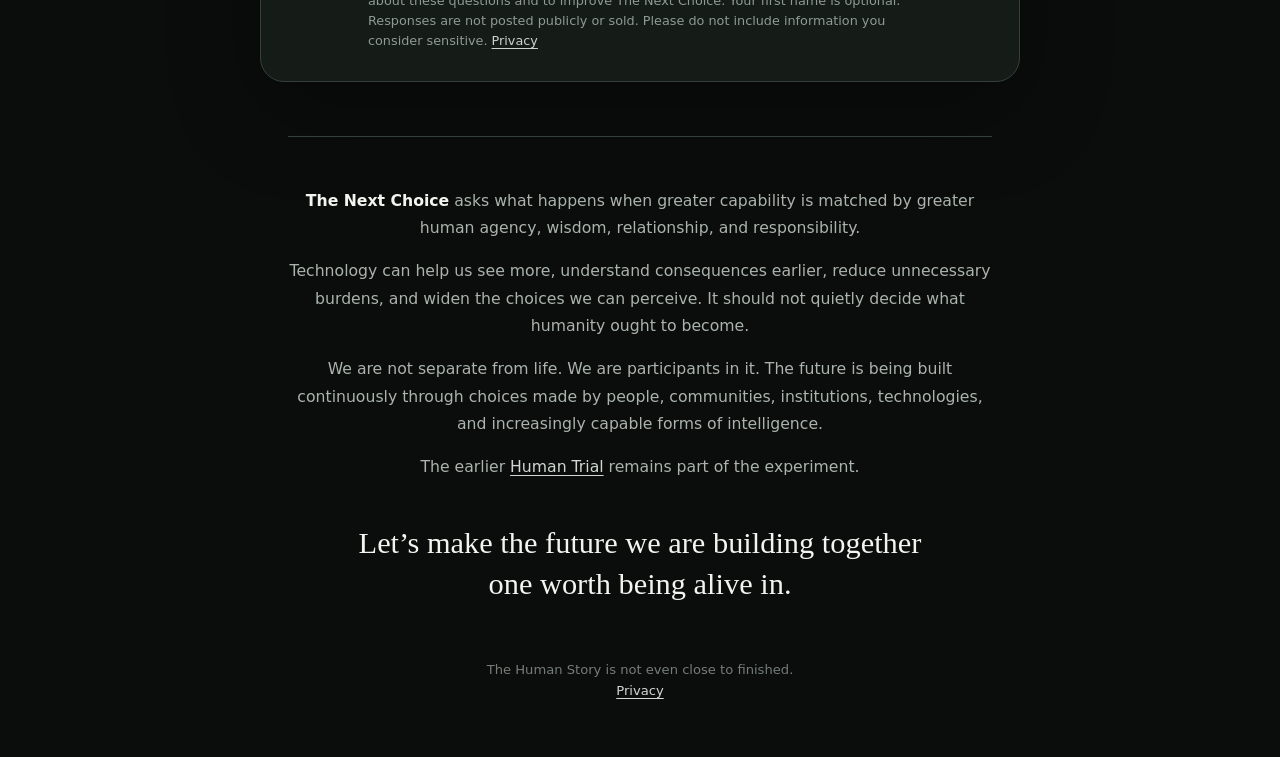
==== commit 22695d1b: "add privacy notice and reduced-motion support" ====
--- a/index.html
+++ b/index.html
@@ -10,7 +10,7 @@
   <meta property="og:type" content="website" />
   <style>
     :root{color-scheme:dark;--bg:#0a0d0c;--panel:#151c18;--text:#f3f4ef;--muted:#aab3ac;--line:#344039;--accent:#d9e7d8}
-    *{box-sizing:border-box}body{margin:0;min-height:100vh;font-family:Inter,ui-sans-serif,system-ui,-apple-system,BlinkMacSystemFont,"Segoe UI",sans-serif;background:radial-gradient(circle at 50% 12%,rgba(111,150,126,.14),transparent 36rem),var(--bg);color:var(--text)}main{width:min(960px,calc(100% - 40px));margin:0 auto;padding:72px 0 56px;text-align:center}.eyebrow{margin:0 0 18px;font-size:.74rem;letter-spacing:.22em;text-transform:uppercase;color:var(--muted)}h1{margin:0;font-family:Georgia,"Times New Roman",serif;font-size:clamp(3.2rem,10vw,7rem);line-height:.94;font-weight:500;letter-spacing:-.045em}.tagline{margin:26px auto 0;max-width:42rem;color:var(--muted);font-size:clamp(1rem,2.5vw,1.22rem);line-height:1.6}.film{margin:44px auto 0;padding:10px;background:var(--panel);border:1px solid var(--line);border-radius:24px;box-shadow:0 28px 90px rgba(0,0,0,.36)}.video-wrap{position:relative;width:100%;aspect-ratio:16/9;overflow:hidden;border-radius:16px;background:#000}.video-wrap iframe{position:absolute;inset:0;width:100%;height:100%;border:0}.film-caption{margin:14px 10px 4px;color:var(--muted);font-size:.92rem;line-height:1.5}.experiment{margin:48px auto 0;max-width:760px;padding:34px 30px 30px;background:radial-gradient(circle at 50% 0%,rgba(161,196,173,.12),transparent 24rem),var(--panel);border:1px solid var(--line);border-radius:24px;box-shadow:0 28px 90px rgba(0,0,0,.30),inset 0 1px 0 rgba(255,255,255,.035)}.experiment-label{margin:0 0 18px;color:#c0cac3;font-size:.76rem;letter-spacing:.16em;text-transform:uppercase}.question{margin:0 auto;max-width:36rem;font-family:Georgia,"Times New Roman",serif;font-size:clamp(1.65rem,4vw,2.45rem);line-height:1.2;font-weight:400;transition:opacity .18s ease,transform .18s ease}.question.changing{opacity:0;transform:translateY(4px)}.prompt{margin:22px auto 0;max-width:34rem;color:#b8c2bb;font-size:.95rem;line-height:1.55}.response-form{margin:28px auto 0;max-width:34rem;text-align:left;display:grid;gap:16px}.response-form label{display:block;margin:0 0 7px;color:#cbd3ce;font-size:.86rem}.response-form input,.response-form textarea{width:100%;border:1px solid #46534c;background:#0d120f;color:var(--text);border-radius:12px;padding:12px 13px;font:inherit}.response-form textarea{min-height:130px;resize:vertical;line-height:1.5}.response-form input:focus,.response-form textarea:focus{outline:2px solid var(--accent);outline-offset:2px}.response-actions{display:flex;align-items:center;justify-content:space-between;gap:12px;flex-wrap:wrap}.next-question,.submit-response{appearance:none;border-radius:999px;padding:12px 18px;font:inherit;cursor:pointer;transition:transform .15s ease,background .15s ease}.next-question{border:1px solid #5a695f;background:rgba(255,255,255,.025);color:var(--text)}.next-question:hover{background:#1c2520;transform:translateY(-1px)}.next-question:focus-visible,.submit-response:focus-visible{outline:2px solid var(--accent);outline-offset:4px}.submit-response{border:1px solid #69796e;background:#e6eee8;color:#101411;font-weight:650}.submit-response:hover{transform:translateY(-1px)}.submit-response:disabled,.next-question:disabled{opacity:.6;cursor:wait}.status{flex-basis:100%;margin:2px 0 0;color:#b8c2bb;font-size:.9rem}.honeypot{position:absolute!important;left:-10000px!important;width:1px!important;height:1px!important;overflow:hidden!important}.about{margin:54px auto 0;max-width:44rem;padding-top:34px;border-top:1px solid var(--line);color:var(--muted);font-size:.98rem;line-height:1.75}.about strong{color:var(--text);font-weight:560}.human-trial{color:#d1d8d3;text-decoration:underline;text-underline-offset:3px}.closing{margin:42px auto 0;max-width:38rem;font-family:Georgia,"Times New Roman",serif;font-size:clamp(1.35rem,3vw,1.9rem);line-height:1.35}footer{margin-top:54px;color:#747d77;font-size:.82rem}@media(max-width:620px){main{width:min(100% - 24px,960px);padding-top:44px}.film{padding:6px;border-radius:18px}.video-wrap{border-radius:12px}.experiment{padding:28px 20px 24px;border-radius:20px}.response-actions{gap:10px}.next-question,.submit-response{padding:11px 14px;font-size:.94rem}}
+    *{box-sizing:border-box}body{margin:0;min-height:100vh;font-family:Inter,ui-sans-serif,system-ui,-apple-system,BlinkMacSystemFont,"Segoe UI",sans-serif;background:radial-gradient(circle at 50% 12%,rgba(111,150,126,.14),transparent 36rem),var(--bg);color:var(--text)}main{width:min(960px,calc(100% - 40px));margin:0 auto;padding:72px 0 56px;text-align:center}.eyebrow{margin:0 0 18px;font-size:.74rem;letter-spacing:.22em;text-transform:uppercase;color:var(--muted)}h1{margin:0;font-family:Georgia,"Times New Roman",serif;font-size:clamp(3.2rem,10vw,7rem);line-height:.94;font-weight:500;letter-spacing:-.045em}.tagline{margin:26px auto 0;max-width:42rem;color:var(--muted);font-size:clamp(1rem,2.5vw,1.22rem);line-height:1.6}.film{margin:44px auto 0;padding:10px;background:var(--panel);border:1px solid var(--line);border-radius:24px;box-shadow:0 28px 90px rgba(0,0,0,.36)}.video-wrap{position:relative;width:100%;aspect-ratio:16/9;overflow:hidden;border-radius:16px;background:#000}.video-wrap iframe{position:absolute;inset:0;width:100%;height:100%;border:0}.film-caption{margin:14px 10px 4px;color:var(--muted);font-size:.92rem;line-height:1.5}.experiment{margin:48px auto 0;max-width:760px;padding:34px 30px 30px;background:radial-gradient(circle at 50% 0%,rgba(161,196,173,.12),transparent 24rem),var(--panel);border:1px solid var(--line);border-radius:24px;box-shadow:0 28px 90px rgba(0,0,0,.30),inset 0 1px 0 rgba(255,255,255,.035)}.experiment-label{margin:0 0 18px;color:#c0cac3;font-size:.76rem;letter-spacing:.16em;text-transform:uppercase}.question{margin:0 auto;max-width:36rem;font-family:Georgia,"Times New Roman",serif;font-size:clamp(1.65rem,4vw,2.45rem);line-height:1.2;font-weight:400;transition:opacity .18s ease,transform .18s ease}.question.changing{opacity:0;transform:translateY(4px)}.prompt{margin:22px auto 0;max-width:34rem;color:#b8c2bb;font-size:.95rem;line-height:1.55}.response-form{margin:28px auto 0;max-width:34rem;text-align:left;display:grid;gap:16px}.response-form label{display:block;margin:0 0 7px;color:#cbd3ce;font-size:.86rem}.response-form input,.response-form textarea{width:100%;border:1px solid #46534c;background:#0d120f;color:var(--text);border-radius:12px;padding:12px 13px;font:inherit}.response-form textarea{min-height:130px;resize:vertical;line-height:1.5}.response-form input:focus,.response-form textarea:focus{outline:2px solid var(--accent);outline-offset:2px}.response-actions{display:flex;align-items:center;justify-content:space-between;gap:12px;flex-wrap:wrap}.next-question,.submit-response{appearance:none;border-radius:999px;padding:12px 18px;font:inherit;cursor:pointer;transition:transform .15s ease,background .15s ease}.next-question{border:1px solid #5a695f;background:rgba(255,255,255,.025);color:var(--text)}.next-question:hover{background:#1c2520;transform:translateY(-1px)}.next-question:focus-visible,.submit-response:focus-visible{outline:2px solid var(--accent);outline-offset:4px}.submit-response{border:1px solid #69796e;background:#e6eee8;color:#101411;font-weight:650}.submit-response:hover{transform:translateY(-1px)}.submit-response:disabled,.next-question:disabled{opacity:.6;cursor:wait}.status{flex-basis:100%;margin:2px 0 0;color:#b8c2bb;font-size:.9rem}.privacy-note{margin:2px 0 0;color:#8f9a93;font-size:.8rem;line-height:1.55}.privacy-note strong{color:#cbd3ce}.privacy-note a{color:#cbd3ce;text-underline-offset:3px}.honeypot{position:absolute!important;left:-10000px!important;width:1px!important;height:1px!important;overflow:hidden!important}.about{margin:54px auto 0;max-width:44rem;padding-top:34px;border-top:1px solid var(--line);color:var(--muted);font-size:.98rem;line-height:1.75}.about strong{color:var(--text);font-weight:560}.human-trial,.footer-link{color:#d1d8d3;text-decoration:underline;text-underline-offset:3px}.closing{margin:42px auto 0;max-width:38rem;font-family:Georgia,"Times New Roman",serif;font-size:clamp(1.35rem,3vw,1.9rem);line-height:1.35}footer{margin-top:54px;color:#747d77;font-size:.82rem;line-height:1.6}@media(max-width:620px){main{width:min(100% - 24px,960px);padding-top:44px}.film{padding:6px;border-radius:18px}.video-wrap{border-radius:12px}.experiment{padding:28px 20px 24px;border-radius:20px}.response-actions{gap:10px}.next-question,.submit-response{padding:11px 14px;font-size:.94rem}}@media(prefers-reduced-motion:reduce){*,*::before,*::after{scroll-behavior:auto!important;transition-duration:.01ms!important;animation-duration:.01ms!important;animation-iteration-count:1!important}.question.changing{opacity:1;transform:none}.next-question:hover,.submit-response:hover{transform:none}}
   </style>
 </head>
 <body>
@@ -49,6 +49,7 @@
           <button class="submit-response" id="submit-response" type="submit">Share response(s)</button>
           <p class="status" id="response-status" role="status" aria-live="polite"></p>
         </div>
+        <p class="privacy-note"><strong>Your response is private.</strong> We use responses to understand how people think about these questions and to improve The Next Choice. Your first name is optional. Responses are not posted publicly or sold. Please do not include information you consider sensitive. <a href="privacy/">Privacy</a></p>
       </form>
     </section>
 
@@ -60,11 +61,12 @@
     </section>
 
     <p class="closing">Let’s make the future we are building together one worth being alive in.</p>
-    <footer>The Human Story is not even close to finished.</footer>
+    <footer>The Human Story is not even close to finished.<br><a class="footer-link" href="privacy/">Privacy</a></footer>
   </main>
 
   <script>
     const COLLECTOR_URL='https://script.google.com/macros/s/AKfycbzK2qrq7anACWLKgmGLr5OIS8hu36ok6Vk-PjqnaGOl58QLIKgN3LPsVbL7qspmhDk/exec';
+    const STORAGE_KEY='tnc-response-session-v1';
     const questions=[
       'What should we do with what we are becoming capable of?',
       'What future is this choice helping create?',
@@ -83,43 +85,129 @@
     const firstNameEl=document.getElementById('first-name');
     const nameField=document.getElementById('name-field');
     const websiteEl=document.getElementById('website');
+    const reduceMotion=window.matchMedia('(prefers-reduced-motion: reduce)').matches;
 
     let questionIndex=0;
     let firstName='';
-    const savedQuestions=[];
-    const savedAnswers=[];
+    let hasAdvanced=false;
+    let submitted=false;
+    const responses={};
+    const responseOrder=[];
+
+    function rememberName(){
+      const value=firstNameEl.value.trim();
+      if(value)firstName=value;
+    }
 
     function rememberCurrentAnswer(){
       const answer=answerEl.value.trim();
-      if(!answer)return;
-      const currentQuestion=questionEl.textContent.trim();
-      const existingIndex=savedQuestions.indexOf(currentQuestion);
-      if(existingIndex>=0){
-        savedAnswers[existingIndex]=answer;
-      }else if(savedQuestions.length<5){
-        savedQuestions.push(currentQuestion);
-        savedAnswers.push(answer);
-      }
-    }
-
-    function rememberName(){
-      if(!firstName)firstName=firstNameEl.value.trim();
+      const key=String(questionIndex);
+      if(answer){
+        responses[key]=answer;
+        if(!responseOrder.includes(key)&&responseOrder.length<5)responseOrder.push(key);
+      }else if(Object.prototype.hasOwnProperty.call(responses,key)){
+        delete responses[key];
+        const orderIndex=responseOrder.indexOf(key);
+        if(orderIndex>=0)responseOrder.splice(orderIndex,1);
+      }
+    }
+
+    function persistSession(){
+      if(submitted)return;
+      try{
+        sessionStorage.setItem(STORAGE_KEY,JSON.stringify({
+          questionIndex,
+          firstName,
+          hasAdvanced,
+          responses,
+          responseOrder
+        }));
+      }catch(error){
+        console.warn('Unable to preserve response session.',error);
+      }
+    }
+
+    function restoreQuestion(index,{focus=false}={}){
+      questionIndex=Math.max(0,Math.min(questions.length-1,Number(index)||0));
+      questionEl.textContent=questions[questionIndex];
+      firstNameEl.value=firstName;
+      nameField.hidden=hasAdvanced;
+      answerEl.value=responses[String(questionIndex)]||'';
+      statusEl.textContent='';
+      if(focus)answerEl.focus();
+    }
+
+    function loadSession(){
+      try{
+        const saved=JSON.parse(sessionStorage.getItem(STORAGE_KEY)||'null');
+        if(!saved||typeof saved!=='object')return;
+        questionIndex=Math.max(0,Math.min(questions.length-1,Number(saved.questionIndex)||0));
+        firstName=typeof saved.firstName==='string'?saved.firstName:'';
+        hasAdvanced=Boolean(saved.hasAdvanced);
+        if(saved.responses&&typeof saved.responses==='object'){
+          Object.entries(saved.responses).forEach(([key,value])=>{
+            if(/^\d+$/.test(key)&&typeof value==='string'&&value.trim())responses[key]=value;
+          });
+        }
+        if(Array.isArray(saved.responseOrder)){
+          saved.responseOrder.forEach(key=>{
+            const normalized=String(key);
+            if(Object.prototype.hasOwnProperty.call(responses,normalized)&&!responseOrder.includes(normalized)&&responseOrder.length<5){
+              responseOrder.push(normalized);
+            }
+          });
+        }
+      }catch(error){
+        sessionStorage.removeItem(STORAGE_KEY);
+      }
     }
 
     function showNextQuestion(){
       rememberName();
       rememberCurrentAnswer();
-      nameField.hidden=true;
-      answerEl.value='';
-      statusEl.textContent='';
+      hasAdvanced=true;
+      questionIndex=(questionIndex+1)%questions.length;
+      persistSession();
+      history.pushState({tncQuestion:true,questionIndex},'',location.href);
+      if(reduceMotion){
+        restoreQuestion(questionIndex,{focus:true});
+        return;
+      }
       questionEl.classList.add('changing');
       window.setTimeout(()=>{
-        questionIndex=(questionIndex+1)%questions.length;
-        questionEl.textContent=questions[questionIndex];
+        restoreQuestion(questionIndex,{focus:true});
         questionEl.classList.remove('changing');
-        answerEl.focus();
       },180);
     }
+
+    loadSession();
+    restoreQuestion(questionIndex);
+    history.replaceState({tncQuestion:true,questionIndex},'',location.href);
+
+    firstNameEl.addEventListener('input',()=>{
+      firstName=firstNameEl.value.trim();
+      persistSession();
+    });
+
+    answerEl.addEventListener('input',()=>{
+      rememberCurrentAnswer();
+      persistSession();
+    });
+
+    window.addEventListener('popstate',event=>{
+      if(!event.state||event.state.tncQuestion!==true)return;
+      rememberName();
+      rememberCurrentAnswer();
+      persistSession();
+      restoreQuestion(event.state.questionIndex,{focus:true});
+      persistSession();
+    });
+
+    window.addEventListener('pagehide',()=>{
+      rememberName();
+      rememberCurrentAnswer();
+      persistSession();
+    });
 
     nextButton.addEventListener('click',showNextQuestion);
 
@@ -127,8 +215,10 @@
       event.preventDefault();
       rememberName();
       rememberCurrentAnswer();
-
-      if(!savedAnswers.length){
+      persistSession();
+
+      const orderedKeys=responseOrder.filter(key=>responses[key]).slice(0,5);
+      if(!orderedKeys.length){
         statusEl.textContent='Write a response first, or choose another question.';
         answerEl.focus();
         return;
@@ -140,8 +230,8 @@
 
       const payload={
         firstName,
-        questions:savedQuestions.slice(0,5),
-        answers:savedAnswers.slice(0,5),
+        questions:orderedKeys.map(key=>questions[Number(key)]),
+        answers:orderedKeys.map(key=>responses[key]),
         website:websiteEl.value
       };
 
@@ -153,16 +243,21 @@
         });
         const result=await response.json();
         if(!result.ok)throw new Error(result.error||'Unable to save response.');
+        submitted=true;
+        sessionStorage.removeItem(STORAGE_KEY);
         answerEl.value='';
-        statusEl.textContent=savedAnswers.length===1
+        submitButton.textContent='Shared';
+        statusEl.textContent=orderedKeys.length===1
           ? 'Thank you. Your response was shared.'
           : 'Thank you. Your responses were shared.';
       }catch(error){
         console.error(error);
         statusEl.textContent='We could not save that response. Please try again.';
       }finally{
-        submitButton.disabled=false;
-        nextButton.disabled=false;
+        if(!submitted){
+          submitButton.disabled=false;
+          nextButton.disabled=false;
+        }
       }
     });
   </script>
